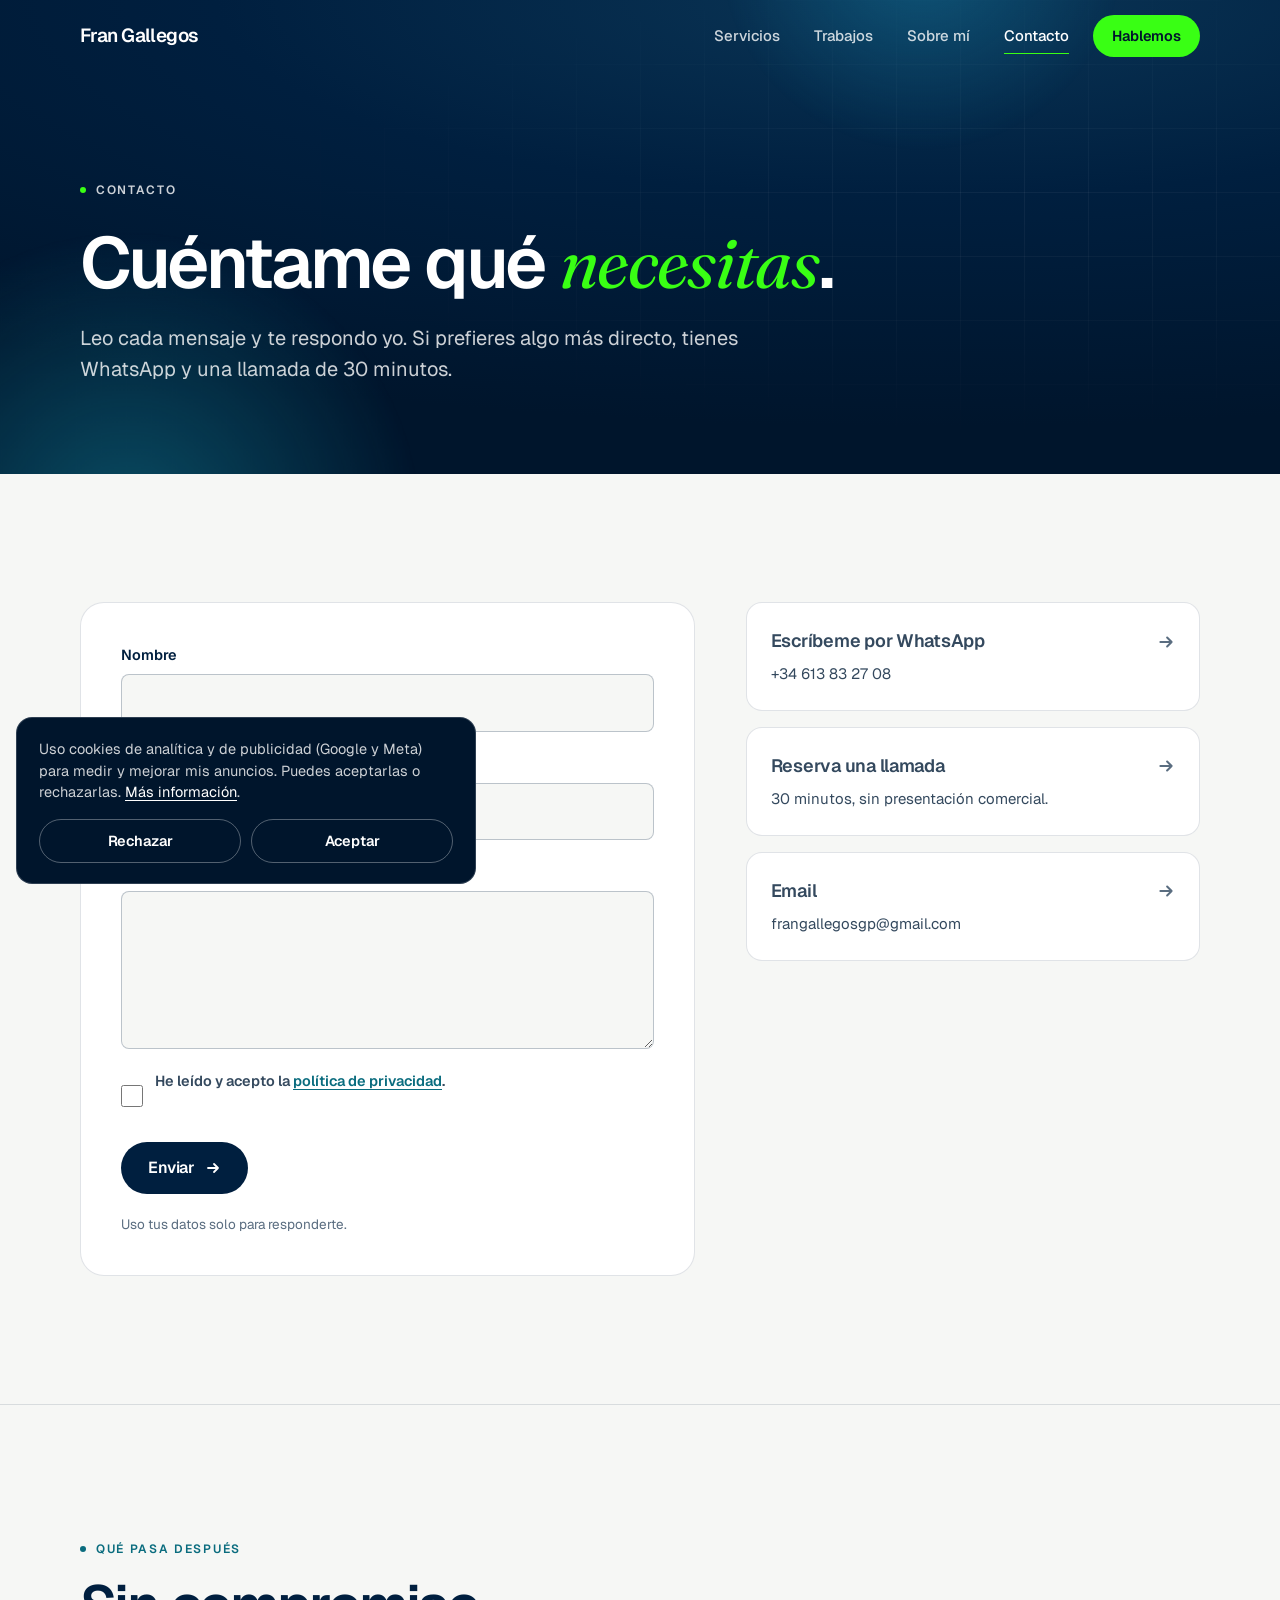
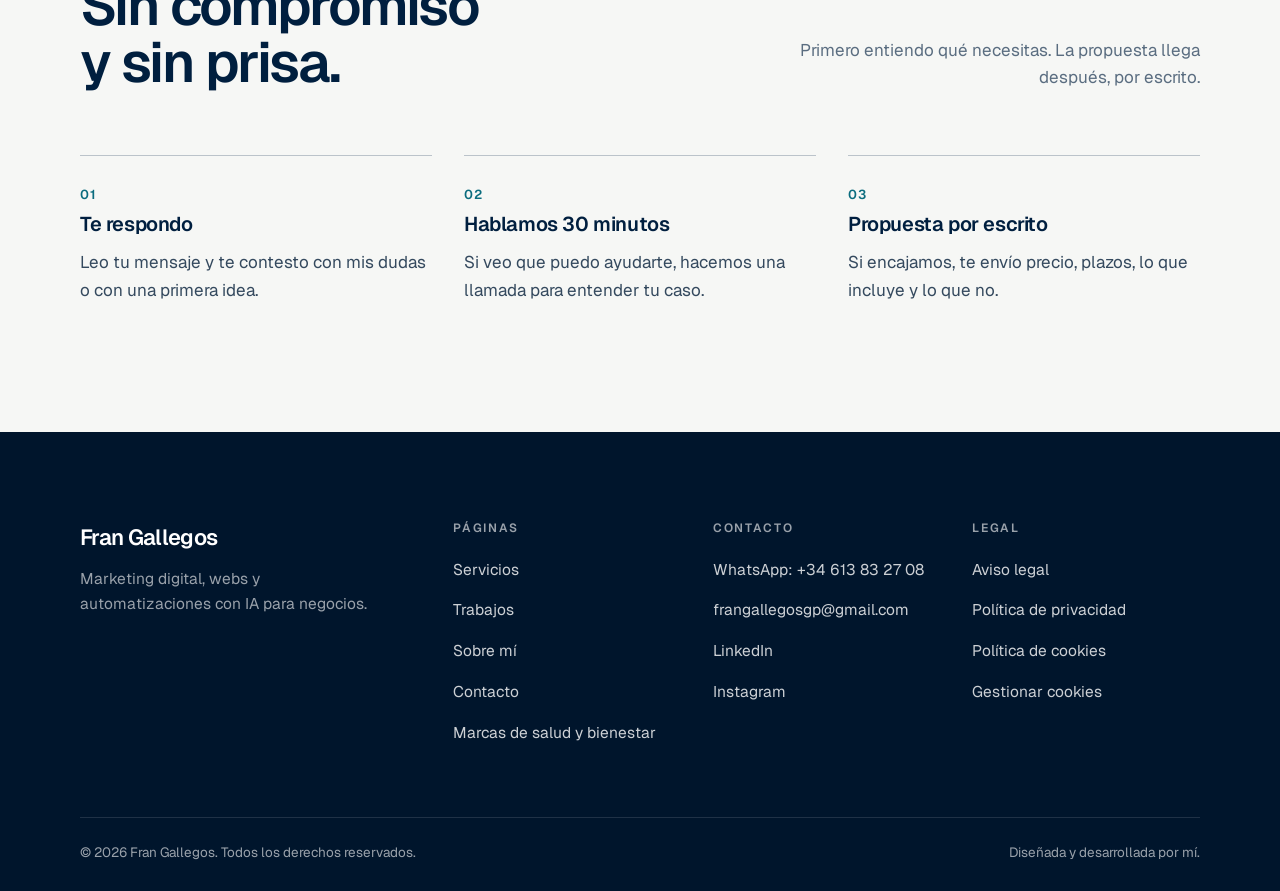
==== contacto/index.html @ 5a58ef87 "feat: web de 5 paginas (Inicio, Quien soy, Servicios, Trabajos, Contacto) Estilos y script compartid" ====
<!doctype html>
<html lang="es">
<head>
<meta charset="utf-8" />
<meta name="viewport" content="width=device-width, initial-scale=1, viewport-fit=cover" />
<title>Contacto | Fran Gallegos</title>
<meta name="description" content="Cuéntame qué necesita tu negocio. Leo cada mensaje y te respondo yo, por email o por WhatsApp." />
<link rel="canonical" href="https://frangallegosr.com/contacto/" />
<meta property="og:title" content="Contacto | Fran Gallegos" />
<meta property="og:description" content="Cuéntame qué necesita tu negocio. Leo cada mensaje y te respondo yo." />
<meta property="og:url" content="https://frangallegosr.com/contacto/" />
<meta name="twitter:title" content="Contacto | Fran Gallegos" />
<meta name="twitter:description" content="Cuéntame qué necesita tu negocio. Leo cada mensaje y te respondo yo." />
<!-- HEAD:INICIO -->
<meta name="author" content="Fran Gallegos Romero" />
<meta name="robots" content="index, follow, max-snippet:-1, max-image-preview:large, max-video-preview:-1" />
<meta property="og:type" content="website" />
<meta property="og:locale" content="es_ES" />
<meta property="og:site_name" content="Fran Gallegos" />
<meta property="og:image" content="https://frangallegosr.com/fran-gallegos-og.jpg" />
<meta property="og:image:width" content="1000" />
<meta property="og:image:height" content="1000" />
<meta property="og:image:alt" content="Fran Gallegos" />
<meta name="twitter:card" content="summary" />
<meta name="twitter:image" content="https://frangallegosr.com/fran-gallegos-og.jpg" />
<link rel="icon" href="/favicon.ico" sizes="any" />
<link rel="icon" type="image/png" sizes="32x32" href="/assets/favicon-32.png" />
<link rel="icon" type="image/png" sizes="16x16" href="/assets/favicon-16.png" />
<link rel="apple-touch-icon" href="/assets/apple-touch-icon.png" />
<meta name="theme-color" content="#00152C" />
<link rel="preconnect" href="https://fonts.googleapis.com" />
<link rel="preconnect" href="https://fonts.gstatic.com" crossorigin />
<link href="https://fonts.googleapis.com/css2?family=Fraunces:ital,wght@1,400&family=Geist:wght@400;500;600&display=swap" rel="stylesheet" />
<link rel="stylesheet" href="/site.css" />
<script>document.documentElement.className += " js";</script>
<!-- HEAD:FIN -->

<script type="application/ld+json">
{
  "@context": "https://schema.org",
  "@graph": [
    {
      "@type": "ContactPage",
      "@id": "https://frangallegosr.com/contacto/#pagina",
      "url": "https://frangallegosr.com/contacto/",
      "name": "Contacto | Fran Gallegos",
      "inLanguage": "es",
      "isPartOf": { "@id": "https://frangallegosr.com/#web" },
      "mainEntity": { "@id": "https://frangallegosr.com/#negocio" }
    },
    {
      "@type": "BreadcrumbList",
      "itemListElement": [
        { "@type": "ListItem", "position": 1, "name": "Inicio", "item": "https://frangallegosr.com/" },
        { "@type": "ListItem", "position": 2, "name": "Contacto", "item": "https://frangallegosr.com/contacto/" }
      ]
    }
  ]
}
</script>
</head>
<body>
<a class="skip-link" href="#main">Saltar al contenido</a>

<!-- NAV:INICIO -->
<header class="site-header">
  <div class="container nav">
    <a class="nav-logo" href="/" aria-label="Fran Gallegos, inicio">Fran Gallegos</a>
    <nav class="nav-links" id="navLinks" aria-label="Principal">
      <a href="/servicios/">Servicios</a>
      <a href="/trabajos/">Trabajos</a>
      <a href="/sobre-mi/">Sobre mí</a>
      <a href="/contacto/">Contacto</a>
    </nav>
    <a class="btn btn--neon btn--sm" href="/contacto/" data-cta="menu">Hablemos</a>
    <button type="button" class="nav-toggle" aria-label="Abrir menú" aria-expanded="false" aria-controls="navLinks"><span></span></button>
  </div>
</header>
<!-- NAV:FIN -->

<main id="main">

  <section class="page-hero on-navy">
    <div class="hero-bg" aria-hidden="true">
      <span class="aurora aurora--teal"></span>
      <span class="aurora aurora--sky"></span>
      <div class="hero-grid"></div>
    </div>
    <div class="container">
      <p class="eyebrow">Contacto</p>
      <h1>Cuéntame qué <em class="accent">necesitas</em>.</h1>
      <p class="lead">Leo cada mensaje y te respondo yo. Si prefieres algo más directo, tienes WhatsApp y una llamada de 30 minutos.</p>
    </div>
  </section>

  <section class="section">
    <div class="container">
      <!-- CONTACTO:INICIO -->
      <div class="contact-grid">
        <div class="form-card reveal">
          <form class="form" data-contact-form novalidate>
            <div class="field">
              <label for="f-nombre">Nombre</label>
              <input id="f-nombre" name="first_name" type="text" autocomplete="given-name" maxlength="80" required aria-describedby="e-nombre" />
              <p class="field-error" id="e-nombre" hidden>Escribe tu nombre.</p>
            </div>
            <div class="field">
              <label for="f-email">Email</label>
              <input id="f-email" name="email" type="email" inputmode="email" autocomplete="email" maxlength="120" required aria-describedby="e-email" />
              <p class="field-error" id="e-email" hidden>Escribe un email válido, por ejemplo nombre@empresa.com.</p>
            </div>
            <div class="field">
              <label for="f-mensaje">¿Qué necesitas?</label>
              <textarea id="f-mensaje" name="mensaje" rows="5" maxlength="1500" required aria-describedby="e-mensaje"></textarea>
              <p class="field-error" id="e-mensaje" hidden>Cuéntame en una línea qué necesitas.</p>
            </div>
            <div class="hp" aria-hidden="true">
              <label for="f-web">No rellenes este campo</label>
              <input id="f-web" name="web" type="text" tabindex="-1" autocomplete="off" />
            </div>
            <div class="field">
              <label class="check">
                <input name="privacidad" type="checkbox" required aria-describedby="e-privacidad" />
                <span>He leído y acepto la <a href="/politica-privacidad.html">política de privacidad</a>.</span>
              </label>
              <p class="field-error" id="e-privacidad" hidden>Marca la casilla para poder enviarlo.</p>
            </div>
            <button class="btn btn--navy" type="submit">Enviar
              <svg class="arrow" viewBox="0 0 16 16" fill="none" stroke="currentColor" stroke-width="1.8" stroke-linecap="round" stroke-linejoin="round" aria-hidden="true"><path d="M3 8h10M9 4l4 4-4 4"/></svg>
            </button>
            <p class="form-status" role="alert"></p>
            <p class="form-note">Uso tus datos solo para responderte.</p>
          </form>
        </div>

        <div class="contact-aside">
          <a class="aside-card reveal" href="https://wa.me/34613832708?text=Hola%20Fran%2C%20vengo%20de%20tu%20web.%20Quiero%20contarte%20lo%20que%20necesita%20mi%20negocio." target="_blank" rel="noopener noreferrer" data-cta="contacto_whatsapp">
            <span class="aside-top"><strong>Escríbeme por WhatsApp</strong><svg class="arrow" viewBox="0 0 16 16" fill="none" stroke="currentColor" stroke-width="1.8" stroke-linecap="round" stroke-linejoin="round" aria-hidden="true"><path d="M3 8h10M9 4l4 4-4 4"/></svg></span>
            <span>+34 613 83 27 08</span>
          </a>
          <a class="aside-card reveal" href="/empieza-aqui/?ir=agenda#agenda" data-cta="contacto_llamada">
            <span class="aside-top"><strong>Reserva una llamada</strong><svg class="arrow" viewBox="0 0 16 16" fill="none" stroke="currentColor" stroke-width="1.8" stroke-linecap="round" stroke-linejoin="round" aria-hidden="true"><path d="M3 8h10M9 4l4 4-4 4"/></svg></span>
            <span>30 minutos, sin presentación comercial.</span>
          </a>
          <a class="aside-card reveal" href="mailto:frangallegosgp@gmail.com" data-cta="contacto_email">
            <span class="aside-top"><strong>Email</strong><svg class="arrow" viewBox="0 0 16 16" fill="none" stroke="currentColor" stroke-width="1.8" stroke-linecap="round" stroke-linejoin="round" aria-hidden="true"><path d="M3 8h10M9 4l4 4-4 4"/></svg></span>
            <span>frangallegosgp@gmail.com</span>
          </a>
        </div>
      </div>
      <!-- CONTACTO:FIN -->
    </div>
  </section>

  <section class="section section--line">
    <div class="container">
      <div class="sec-head reveal">
        <div>
          <p class="eyebrow">Qué pasa después</p>
          <h2 class="h2">Sin compromiso y sin prisa.</h2>
        </div>
        <p class="sec-note">Primero entiendo qué necesitas. La propuesta llega después, por escrito.</p>
      </div>
      <ol class="steps steps--3">
        <li class="reveal">
          <h3>Te respondo</h3>
          <p>Leo tu mensaje y te contesto con mis dudas o con una primera idea.</p>
        </li>
        <li class="reveal">
          <h3>Hablamos 30 minutos</h3>
          <p>Si veo que puedo ayudarte, hacemos una llamada para entender tu caso.</p>
        </li>
        <li class="reveal">
          <h3>Propuesta por escrito</h3>
          <p>Si encajamos, te envío precio, plazos, lo que incluye y lo que no.</p>
        </li>
      </ol>
    </div>
  </section>

</main>

<!-- PIE:INICIO -->
<footer class="site-footer">
  <div class="container">
    <div class="foot-grid">
      <div class="foot-brand">
        <a class="foot-logo" href="/">Fran Gallegos</a>
        <p>Marketing digital, webs y automatizaciones con IA para negocios.</p>
      </div>
      <nav class="foot-col" aria-label="Páginas">
        <h2>Páginas</h2>
        <ul>
          <li><a href="/servicios/">Servicios</a></li>
          <li><a href="/trabajos/">Trabajos</a></li>
          <li><a href="/sobre-mi/">Sobre mí</a></li>
          <li><a href="/contacto/">Contacto</a></li>
          <li><a href="/empieza-aqui/">Marcas de salud y bienestar</a></li>
        </ul>
      </nav>
      <div class="foot-col">
        <h2>Contacto</h2>
        <ul>
          <li><a href="https://wa.me/34613832708?text=Hola%20Fran%2C%20vengo%20de%20tu%20web.%20Quiero%20contarte%20lo%20que%20necesita%20mi%20negocio." target="_blank" rel="noopener noreferrer" data-cta="pie_whatsapp">WhatsApp: +34 613 83 27 08</a></li>
          <li><a href="mailto:frangallegosgp@gmail.com" data-cta="pie">frangallegosgp@gmail.com</a></li>
          <li><a href="https://www.linkedin.com/in/frangallegosromero/" target="_blank" rel="noopener noreferrer" data-red="linkedin">LinkedIn</a></li>
          <li><a href="https://www.instagram.com/frangallegosr/" target="_blank" rel="noopener noreferrer" data-red="instagram">Instagram</a></li>
        </ul>
      </div>
      <nav class="foot-col" aria-label="Legal">
        <h2>Legal</h2>
        <ul>
          <li><a href="/aviso-legal.html">Aviso legal</a></li>
          <li><a href="/politica-privacidad.html">Política de privacidad</a></li>
          <li><a href="/politica-cookies.html">Política de cookies</a></li>
          <li><button type="button" data-cookie-reopen>Gestionar cookies</button></li>
        </ul>
      </nav>
    </div>
    <div class="foot-bottom">
      <span>© 2026 Fran Gallegos. Todos los derechos reservados.</span>
      <span>Diseñada y desarrollada por mí.</span>
    </div>
  </div>
</footer>
<!-- PIE:FIN -->

<script src="/site.js" defer></script>
</body>
</html>
---- site.css ----
/* ==========================================================================
   Web de Fran Gallegos — estilos compartidos (tema claro)
   Contrato: brand/brand.json (apartado "web") y brand/COMPONENT_RULES.md.
   La landing (/empieza-aqui/) NO usa este archivo: lleva sus estilos dentro.
   ========================================================================== */

:root {
  /* Marca */
  --navy: #001F3F;
  --navy-deep: #00152C;
  --navy-soft: #052B4D;
  --neon: #39FF14;
  --neon-deep: #2DCC10;
  --teal: #17A2B8;

  /* Tema claro */
  --paper: #F6F7F5;
  --card: #FFFFFF;
  --ink: #001F3F;
  --ink-2: #34495E;
  --ink-3: #5A6D80;
  --teal-deep: #0A6C7E;
  --danger-deep: #B3261E;
  --line: rgba(0, 31, 63, 0.12);
  --line-strong: rgba(0, 31, 63, 0.24);

  /* Sobre navy */
  --on-navy: #FFFFFF;
  --on-navy-2: rgba(255, 255, 255, 0.80);
  --on-navy-3: rgba(255, 255, 255, 0.60);
  --line-navy: rgba(255, 255, 255, 0.12);

  /* Tipografía */
  --font: 'Geist', 'Inter', -apple-system, BlinkMacSystemFont, 'Segoe UI', sans-serif;
  --font-accent: 'Fraunces', Georgia, serif;

  /* Forma: 3 radios + píldora */
  --r-sm: 8px;
  --r-md: 16px;
  --r-lg: 24px;
  --r-pill: 999px;

  /* Movimiento: 4 duraciones, 1 curva */
  --t-micro: 120ms;
  --t-fast: 200ms;
  --t-base: 400ms;
  --t-slow: 600ms;
  --ease: cubic-bezier(0.25, 0.46, 0.45, 0.94);

  --header-h: 72px;
  --gutter: clamp(20px, 5vw, 40px);
  --section: clamp(72px, 10vw, 128px);
}

/* ---------- Base ---------- */
*, *::before, *::after { box-sizing: border-box; }
* { margin: 0; }
[hidden] { display: none !important; }

html {
  scroll-behavior: smooth;
  -webkit-text-size-adjust: 100%;
  overflow-x: clip;
}

body {
  background: var(--paper);
  color: var(--ink);
  font-family: var(--font);
  font-size: 17px;
  line-height: 1.6;
  -webkit-font-smoothing: antialiased;
  text-rendering: optimizeLegibility;
  overflow-x: clip;
}

h1, h2, h3, h4 {
  font-weight: 600;
  letter-spacing: -0.025em;
  line-height: 1.08;
  text-wrap: balance;
}

p { text-wrap: pretty; }
a { color: inherit; text-decoration: none; }
img, svg { display: block; max-width: 100%; }
img { height: auto; }
ul, ol { padding: 0; list-style: none; }
button { font: inherit; color: inherit; background: none; border: 0; cursor: pointer; }
input, textarea { font: inherit; color: inherit; }
[id] { scroll-margin-top: calc(var(--header-h) + 24px); }

:focus-visible {
  outline: 2px solid var(--teal-deep);
  outline-offset: 3px;
  border-radius: 4px;
}
.on-navy :focus-visible,
.site-header :focus-visible,
.site-footer :focus-visible,
.cookie :focus-visible { outline-color: var(--neon); }

::selection { background: var(--neon); color: var(--navy-deep); }

.sr-only {
  position: absolute;
  width: 1px; height: 1px;
  overflow: hidden;
  clip-path: inset(50%);
  white-space: nowrap;
}

.skip-link {
  position: absolute;
  left: 16px; top: 12px;
  z-index: 100;
  padding: 10px 16px;
  background: var(--neon);
  color: var(--navy-deep);
  font-weight: 600;
  border-radius: var(--r-sm);
  transform: translateY(-200%);
}
.skip-link:focus { transform: none; }

.container {
  width: 100%;
  max-width: 1200px;
  margin-inline: auto;
  padding-inline: var(--gutter);
}

.section { padding-block: var(--section); }
.section--tight { padding-block: clamp(56px, 7vw, 88px); }
.section--line { border-top: 1px solid var(--line); }

/* ---------- Piezas de texto ---------- */
.eyebrow {
  display: inline-flex;
  align-items: center;
  gap: 10px;
  font-size: 12px;
  font-weight: 600;
  letter-spacing: 0.14em;
  text-transform: uppercase;
  color: var(--teal-deep);
}
.eyebrow::before {
  content: '';
  width: 6px; height: 6px;
  border-radius: 50%;
  background: currentColor;
  flex: none;
}
.on-navy .eyebrow { color: var(--on-navy-2); }
.on-navy .eyebrow::before { background: var(--neon); }

.accent {
  font-family: var(--font-accent);
  font-style: italic;
  font-weight: 400;
  letter-spacing: -0.015em;
}
.on-navy .accent { color: var(--neon); }

.h2 {
  font-size: clamp(2rem, 3.4vw + 1rem, 3.5rem);
  letter-spacing: -0.035em;
  line-height: 1.02;
}
.h3 { font-size: clamp(1.25rem, 0.6vw + 1.1rem, 1.5rem); line-height: 1.2; }

.lead {
  font-size: clamp(1.0625rem, 0.4vw + 1rem, 1.25rem);
  line-height: 1.55;
  color: var(--ink-2);
}
.on-navy .lead { color: var(--on-navy-2); }

.sec-head {
  display: grid;
  grid-template-columns: minmax(0, 1fr);
  gap: 20px;
  margin-bottom: clamp(36px, 5vw, 64px);
}
.sec-head .eyebrow { margin-bottom: 18px; }
.sec-head .sec-note { color: var(--ink-3); max-width: 38ch; font-size: 17px; }
.on-navy .sec-head .sec-note { color: var(--on-navy-3); }
@media (min-width: 880px) {
  .sec-head {
    grid-template-columns: minmax(0, 1fr) auto;
    align-items: end;
    gap: 48px;
  }
  .sec-head .sec-note { text-align: right; justify-self: end; }
}

/* ---------- Enlaces y botones ---------- */
.arrow {
  width: 16px; height: 16px;
  flex: none;
  transition: transform var(--t-fast) var(--ease);
}

.link-arrow {
  display: inline-flex;
  align-items: center;
  gap: 8px;
  font-weight: 600;
  font-size: 15px;
  color: var(--ink);
  padding-block: 6px;
  background-image: linear-gradient(currentColor, currentColor);
  background-size: 100% 1px;
  background-position: 0 100%;
  background-repeat: no-repeat;
}
.link-arrow:hover .arrow { transform: translateX(4px); }
.on-navy .link-arrow { color: var(--on-navy); }

.btn {
  display: inline-flex;
  align-items: center;
  justify-content: center;
  gap: 10px;
  min-height: 52px;
  padding: 0 26px;
  border-radius: var(--r-pill);
  font-size: 16px;
  font-weight: 600;
  letter-spacing: -0.01em;
  white-space: nowrap;
  border: 1px solid transparent;
  transition: background-color var(--t-fast) var(--ease), border-color var(--t-fast) var(--ease), color var(--t-fast) var(--ease), transform var(--t-micro) var(--ease);
}
.btn:active { transform: scale(0.98); }
.btn:hover .arrow { transform: translateX(4px); }
.btn--sm { min-height: 42px; padding: 0 18px; font-size: 14.5px; }

/* Verde neón: solo sobre navy, una acción por pantalla */
.btn--neon { background: var(--neon); color: var(--navy-deep); }
.btn--neon:hover { background: var(--neon-deep); }

.btn--navy { background: var(--navy); color: #fff; }
.btn--navy:hover { background: var(--navy-soft); }

.btn--outline { border-color: var(--line-strong); color: var(--ink); background: transparent; }
.btn--outline:hover { border-color: var(--ink); background: var(--card); }

.on-navy .btn--outline { border-color: rgba(255, 255, 255, 0.28); color: #fff; }
.on-navy .btn--outline:hover { border-color: #fff; background: rgba(255, 255, 255, 0.06); }

/* ---------- Cabecera ---------- */
.site-header {
  position: fixed;
  inset: 0 0 auto 0;
  z-index: 50;
  color: #fff;
  border-bottom: 1px solid transparent;
  transition: background-color var(--t-fast) var(--ease), border-color var(--t-fast) var(--ease);
}
.site-header.is-solid,
.site-header.is-open {
  background: var(--navy-deep);
  border-bottom-color: var(--line-navy);
}

.nav {
  display: flex;
  align-items: center;
  gap: 24px;
  height: var(--header-h);
}
.nav-logo {
  font-size: 19px;
  font-weight: 600;
  letter-spacing: -0.03em;
  margin-right: auto;
  padding-block: 8px;
}
.nav-logo span { color: var(--neon); }

.nav-links { display: flex; align-items: center; gap: 34px; }
.nav-links a {
  position: relative;
  font-size: 15px;
  font-weight: 500;
  color: var(--on-navy-2);
  padding-block: 10px;
  transition: color var(--t-fast) var(--ease);
}
.nav-links a::after {
  content: '';
  position: absolute;
  left: 0; right: 0; bottom: 4px;
  height: 1px;
  background: var(--neon);
  transform: scaleX(0);
  transform-origin: left;
  transition: transform var(--t-fast) var(--ease);
}
.nav-links a:hover,
.nav-links a[aria-current='page'] { color: #fff; }
.nav-links a:hover::after,
.nav-links a[aria-current='page']::after { transform: scaleX(1); }

.nav-toggle {
  display: none;
  width: 44px; height: 44px;
  border-radius: var(--r-sm);
  position: relative;
}
.nav-toggle span,
.nav-toggle span::before {
  content: '';
  position: absolute;
  left: 11px;
  width: 22px; height: 2px;
  background: #fff;
  border-radius: 2px;
  transition: transform var(--t-fast) var(--ease);
}
.nav-toggle span { top: 17px; }
.nav-toggle span::before { left: 0; top: 8px; }
.site-header.is-open .nav-toggle span { transform: translateY(4px) rotate(45deg); }
.site-header.is-open .nav-toggle span::before { transform: translateY(-8px) rotate(-90deg); }

@media (max-width: 879px) {
  .nav { gap: 10px; }
  .nav-toggle { display: block; }
  .nav-links {
    position: absolute;
    left: 0; right: 0; top: var(--header-h);
    flex-direction: column;
    align-items: stretch;
    gap: 0;
    padding: 8px var(--gutter) 28px;
    background: var(--navy-deep);
    border-bottom: 1px solid var(--line-navy);
    visibility: hidden;
    opacity: 0;
    transform: translateY(-8px);
    transition: opacity var(--t-fast) var(--ease), transform var(--t-fast) var(--ease), visibility 0s linear var(--t-fast);
  }
  .site-header.is-open .nav-links {
    visibility: visible;
    opacity: 1;
    transform: none;
    transition-delay: 0s;
  }
  .nav-links a {
    font-size: 22px;
    font-weight: 600;
    letter-spacing: -0.02em;
    color: #fff;
    padding-block: 16px;
    border-bottom: 1px solid var(--line-navy);
  }
  .nav-links a::after { display: none; }
  .nav-links a[aria-current='page'] { color: var(--neon); }
}

/* ---------- Portada (Inicio) ---------- */
.on-navy { background: var(--navy-deep); color: var(--on-navy); }

.hero {
  position: relative;
  isolation: isolate;
  overflow: hidden;
  padding: calc(var(--header-h) + clamp(40px, 6vw, 84px)) 0 clamp(64px, 7vw, 104px);
}
.hero-bg, .band-bg {
  position: absolute;
  inset: 0;
  z-index: -1;
  overflow: hidden;
  background: radial-gradient(120% 90% at 72% 0%, #0A3556 0%, var(--navy) 46%, var(--navy-deep) 100%);
}
.aurora {
  position: absolute;
  border-radius: 50%;
  will-change: transform;
}
.aurora--teal {
  width: 64vmax; height: 64vmax;
  left: -22vmax; bottom: -36vmax;
  background: radial-gradient(closest-side, rgba(23, 162, 184, 0.40), rgba(23, 162, 184, 0) 72%);
}
.aurora--neon {
  width: 46vmax; height: 46vmax;
  right: -14vmax; bottom: -26vmax;
  background: radial-gradient(closest-side, rgba(57, 255, 20, 0.17), rgba(57, 255, 20, 0) 72%);
}
.aurora--sky {
  width: 44vmax; height: 44vmax;
  right: 6vmax; top: -26vmax;
  background: radial-gradient(closest-side, rgba(26, 160, 200, 0.30), rgba(26, 160, 200, 0) 72%);
}
.hero-grid {
  position: absolute;
  inset: 0;
  background-image:
    linear-gradient(rgba(255, 255, 255, 0.05) 1px, transparent 1px),
    linear-gradient(90deg, rgba(255, 255, 255, 0.05) 1px, transparent 1px);
  background-size: 64px 64px;
  -webkit-mask-image: radial-gradient(80% 70% at 78% 42%, #000 0%, transparent 72%);
  mask-image: radial-gradient(80% 70% at 78% 42%, #000 0%, transparent 72%);
}

.hero-inner {
  display: grid;
  grid-template-columns: minmax(0, 1fr);
  gap: clamp(48px, 6vw, 80px);
  align-items: center;
}
@media (min-width: 1000px) {
  .hero-inner { grid-template-columns: minmax(0, 1fr) minmax(0, 440px); }
}

.hero h1 {
  font-size: clamp(2.5rem, 3.4vw + 1rem, 3.875rem);
  letter-spacing: -0.04em;
  line-height: 1.02;
  margin: 26px 0 28px;
}
.hero h1 .line { display: block; }
.hero h1 .line + .line { margin-top: 0.12em; }
.hero-sub {
  font-size: clamp(1.0625rem, 0.5vw + 1rem, 1.25rem);
  line-height: 1.55;
  color: var(--on-navy-2);
  max-width: 54ch;
}
.hero-actions {
  display: flex;
  flex-wrap: wrap;
  align-items: center;
  gap: 16px 28px;
  margin-top: 36px;
}
.hero-notes {
  display: flex;
  flex-wrap: wrap;
  gap: 10px 28px;
  margin-top: clamp(36px, 5vw, 56px);
  padding-top: 22px;
  border-top: 1px solid var(--line-navy);
  font-size: 14px;
  color: var(--on-navy-3);
}
.hero-notes li { display: inline-flex; align-items: center; gap: 9px; }
.hero-notes li::before {
  content: '';
  width: 5px; height: 5px;
  border-radius: 50%;
  background: var(--teal);
}

/* ---------- Flujo animado de la portada ---------- */
.flow {
  --pitch: 104px;      /* alto de tarjeta + separación */
  --card-h: 88px;
  --cycle: 12s;
  position: relative;
  width: 100%;
  max-width: 460px;
  justify-self: end;
  padding: 22px 22px 20px;
  border: 1px solid var(--line-navy);
  border-radius: var(--r-lg);
  background: rgba(0, 21, 44, 0.55);
}
.flow-head, .flow-foot {
  display: flex;
  align-items: center;
  justify-content: space-between;
  gap: 12px;
  font-size: 12px;
  letter-spacing: 0.1em;
  text-transform: uppercase;
  font-weight: 600;
  color: var(--on-navy-3);
}
.flow-head { padding-bottom: 18px; margin-bottom: 20px; border-bottom: 1px solid var(--line-navy); }
.flow-foot { padding-top: 16px; margin-top: 20px; border-top: 1px solid var(--line-navy); letter-spacing: 0.04em; text-transform: none; font-weight: 500; font-size: 13px; }
.flow-live { display: inline-flex; align-items: center; gap: 8px; color: var(--on-navy-2); }
.flow-live i { width: 7px; height: 7px; border-radius: 50%; background: var(--neon); }

.flow-steps { position: relative; display: grid; gap: calc(var(--pitch) - var(--card-h)); }
.flow-steps::before {
  content: '';
  position: absolute;
  left: 13px;
  top: calc(var(--card-h) / 2);
  bottom: calc(var(--card-h) / 2);
  width: 2px;
  background: repeating-linear-gradient(to bottom, rgba(255, 255, 255, 0.22) 0 4px, transparent 4px 10px);
}
.flow-pulse {
  position: absolute;
  left: 7px;
  top: calc(var(--card-h) / 2 - 7px);
  width: 14px; height: 14px;
  border-radius: 50%;
  background: var(--neon);
  box-shadow: 0 0 0 5px rgba(57, 255, 20, 0.16);
  opacity: 0;
  z-index: 2;
}
.flow-step {
  display: grid;
  grid-template-columns: 28px minmax(0, 1fr);
  gap: 14px;
  align-items: center;
  height: var(--card-h);
}
.flow-node {
  justify-self: center;
  width: 12px; height: 12px;
  border-radius: 50%;
  background: var(--navy-deep);
  border: 2px solid rgba(255, 255, 255, 0.45);
  position: relative;
  z-index: 1;
}
.flow-card {
  display: grid;
  grid-template-columns: 48px minmax(0, 1fr) auto;
  gap: 14px;
  align-items: center;
  height: 100%;
  padding: 0 16px;
  border: 1px solid var(--line-navy);
  border-radius: var(--r-md);
  background: rgba(255, 255, 255, 0.04);
}
.flow-ico {
  width: 48px; height: 48px;
  border-radius: var(--r-sm);
  display: grid;
  place-items: center;
  background: rgba(23, 162, 184, 0.16);
  color: #7FE3F2;
}
.flow-ico svg { width: 22px; height: 22px; }
.flow-step--4 .flow-ico { background: rgba(57, 255, 20, 0.12); color: var(--neon); }
.flow-kicker {
  display: block;
  font-size: 11px;
  font-weight: 600;
  letter-spacing: 0.12em;
  text-transform: uppercase;
  color: var(--on-navy-3);
}
.flow-title { display: block; font-size: 16px; font-weight: 600; letter-spacing: -0.015em; line-height: 1.25; color: #fff; white-space: nowrap; overflow: hidden; text-overflow: ellipsis; }
.flow-sub { display: block; font-size: 13px; color: var(--on-navy-3); line-height: 1.3; white-space: nowrap; overflow: hidden; text-overflow: ellipsis; }
.flow-chip {
  display: inline-flex;
  align-items: center;
  gap: 6px;
  padding: 5px 10px;
  border-radius: var(--r-pill);
  border: 1px solid var(--line-navy);
  font-size: 12px;
  font-weight: 600;
  color: var(--on-navy-2);
  white-space: nowrap;
}
.flow-chip i { width: 6px; height: 6px; border-radius: 50%; background: var(--neon); }
.flow-chip--ok { border-color: rgba(57, 255, 20, 0.45); color: var(--neon); }
.flow-chip--ok svg { width: 13px; height: 13px; }

.flow-typing { position: relative; display: block; height: 17px; }
.flow-typing .dots { position: absolute; left: 0; top: 4px; display: inline-flex; gap: 4px; opacity: 0; }
.flow-typing .dots i { width: 6px; height: 6px; border-radius: 50%; background: var(--on-navy-3); }
.flow-typing .msg { display: block; }

@media (max-width: 999px) {
  .flow { justify-self: start; max-width: 520px; }
}
@media (max-width: 520px) {
  .flow { --pitch: 92px; --card-h: 78px; padding: 18px 16px 16px; }
  .flow-card { grid-template-columns: 40px minmax(0, 1fr); gap: 12px; padding: 0 12px; }
  .flow-ico { width: 40px; height: 40px; }
  .flow-chip { display: none; }
  .flow-title { font-size: 15px; }
}

/* Animación: solo si el visitante no ha pedido menos movimiento.
   Sin animación, el flujo queda completo y quieto (estado final). */
@media (prefers-reduced-motion: no-preference) {
  .aurora--teal { animation: drift-a 24s ease-in-out infinite alternate; }
  .aurora--neon { animation: drift-b 28s ease-in-out infinite alternate; }
  .aurora--sky  { animation: drift-c 32s ease-in-out infinite alternate; }

  .flow-pulse { animation: flow-pulse var(--cycle) var(--ease) infinite; }
  .flow-step--1 { animation: flow-on-1 var(--cycle) linear infinite; }
  .flow-step--2 { animation: flow-on-2 var(--cycle) linear infinite; }
  .flow-step--3 { animation: flow-on-3 var(--cycle) linear infinite; }
  .flow-step--4 { animation: flow-on-4 var(--cycle) linear infinite; }
  .flow-live i, .flow-chip--live i { animation: blink 1.8s ease-in-out infinite; }
  .flow-typing .dots { animation: flow-typing var(--cycle) linear infinite; }
  .flow-typing .dots i { animation: bounce 0.9s ease-in-out infinite; }
  .flow-typing .dots i:nth-child(2) { animation-delay: 0.15s; }
  .flow-typing .dots i:nth-child(3) { animation-delay: 0.3s; }
  .flow-typing .msg { animation: flow-msg var(--cycle) linear infinite; }
  .flow-chip--pop { animation: flow-pop-2 var(--cycle) linear infinite; }
  .flow-chip--ok { animation: flow-pop-4 var(--cycle) linear infinite; }

  .is-paused .aurora,
  .is-paused .flow-pulse,
  .is-paused [class*='flow-'] { animation-play-state: paused; }

  .hero-copy > * { animation: rise var(--t-slow) var(--ease) both; }
  .hero-copy > h1 { animation-name: rise-solid; }
  .hero-copy > :nth-child(2) { animation-delay: 60ms; }
  .hero-copy > :nth-child(3) { animation-delay: 150ms; }
  .hero-copy > :nth-child(4) { animation-delay: 240ms; }
  .hero-copy > :nth-child(5) { animation-delay: 330ms; }
  .hero .flow { animation: rise var(--t-slow) var(--ease) 280ms both; }
}

@keyframes rise { from { opacity: 0; transform: translateY(18px); } to { opacity: 1; transform: none; } }
/* El titular no se desvanece: es lo primero que se pinta (LCP). */
@keyframes rise-solid { from { transform: translateY(14px); } to { transform: none; } }
@keyframes blink { 0%, 100% { opacity: 1; } 50% { opacity: 0.3; } }
@keyframes bounce { 0%, 100% { transform: translateY(0); } 50% { transform: translateY(-3px); } }
@keyframes drift-a { from { transform: translate3d(0, 0, 0) scale(1); } to { transform: translate3d(9vmax, -7vmax, 0) scale(1.12); } }
@keyframes drift-b { from { transform: translate3d(0, 0, 0) scale(1); } to { transform: translate3d(-8vmax, -9vmax, 0) scale(1.18); } }
@keyframes drift-c { from { transform: translate3d(0, 0, 0) scale(1); } to { transform: translate3d(-7vmax, 6vmax, 0) scale(0.9); } }

@keyframes flow-pulse {
  0%   { opacity: 0; transform: translateY(0) scale(0.6); }
  4%   { opacity: 1; transform: translateY(0) scale(1); }
  20%  { opacity: 1; transform: translateY(0) scale(1); }
  28%  { opacity: 1; transform: translateY(var(--pitch)) scale(1); }
  44%  { opacity: 1; transform: translateY(var(--pitch)) scale(1); }
  52%  { opacity: 1; transform: translateY(calc(var(--pitch) * 2)) scale(1); }
  68%  { opacity: 1; transform: translateY(calc(var(--pitch) * 2)) scale(1); }
  76%  { opacity: 1; transform: translateY(calc(var(--pitch) * 3)) scale(1); }
  92%  { opacity: 1; transform: translateY(calc(var(--pitch) * 3)) scale(1); }
  97%, 100% { opacity: 0; transform: translateY(calc(var(--pitch) * 3)) scale(0.6); }
}
@keyframes flow-on-1 { 0%, 2% { opacity: 0.42; } 6%, 94% { opacity: 1; } 100% { opacity: 0.42; } }
@keyframes flow-on-2 { 0%, 26% { opacity: 0.42; } 30%, 94% { opacity: 1; } 100% { opacity: 0.42; } }
@keyframes flow-on-3 { 0%, 50% { opacity: 0.42; } 54%, 94% { opacity: 1; } 100% { opacity: 0.42; } }
@keyframes flow-on-4 { 0%, 74% { opacity: 0.42; } 78%, 94% { opacity: 1; } 100% { opacity: 0.42; } }
@keyframes flow-typing { 0%, 53% { opacity: 0; } 54%, 61% { opacity: 1; } 62%, 100% { opacity: 0; } }
@keyframes flow-msg { 0%, 61% { opacity: 0; } 64%, 94% { opacity: 1; } 100% { opacity: 0; } }
@keyframes flow-pop-2 { 0%, 30% { opacity: 0; transform: scale(0.8); } 33%, 94% { opacity: 1; transform: scale(1); } 100% { opacity: 0; transform: scale(0.8); } }
@keyframes flow-pop-4 { 0%, 79% { opacity: 0; transform: scale(0.8); } 82%, 94% { opacity: 1; transform: scale(1); } 100% { opacity: 0; transform: scale(0.8); } }

/* ---------- Cabecera de páginas interiores ---------- */
.page-hero {
  position: relative;
  isolation: isolate;
  overflow: hidden;
  padding: calc(var(--header-h) + clamp(56px, 8vw, 104px)) 0 clamp(56px, 7vw, 96px);
}
.page-hero h1 {
  font-size: clamp(2.5rem, 4.6vw + 1rem, 4.5rem);
  letter-spacing: -0.04em;
  line-height: 1;
  margin: 24px 0 24px;
  max-width: 16ch;
}
.page-hero .lead { max-width: 56ch; }

/* ---------- Tarjetas de servicio ---------- */
.svc-grid {
  display: grid;
  grid-template-columns: repeat(auto-fit, minmax(min(100%, 300px), 1fr));
  gap: 24px;
}
.svc-card {
  display: flex;
  flex-direction: column;
  background: var(--card);
  border: 1px solid var(--line);
  border-radius: var(--r-md);
  overflow: hidden;
  transition: transform var(--t-base) var(--ease), border-color var(--t-base) var(--ease);
}
.svc-card:hover { transform: translateY(-4px); border-color: var(--line-strong); }
.svc-art {
  aspect-ratio: 16 / 9;
  background: var(--navy);
  position: relative;
  overflow: hidden;
}
.svc-art svg { width: 100%; height: 100%; }
.svc-body { display: flex; flex-direction: column; flex: 1; padding: 28px 28px 26px; }
.svc-kicker { font-size: 12px; font-weight: 600; letter-spacing: 0.14em; text-transform: uppercase; color: var(--teal-deep); }
.svc-card h3 { font-size: 1.625rem; letter-spacing: -0.03em; margin: 12px 0 12px; }
.svc-card p { color: var(--ink-2); font-size: 16px; }
.svc-tags { display: flex; flex-wrap: wrap; gap: 8px; margin: 22px 0 24px; padding-top: 20px; border-top: 1px solid var(--line); }
.tag {
  display: inline-flex;
  align-items: center;
  padding: 5px 12px;
  border-radius: var(--r-pill);
  border: 1px solid var(--line);
  font-size: 13px;
  font-weight: 500;
  color: var(--ink-2);
  background: var(--paper);
}
.svc-card .link-arrow { margin-top: auto; align-self: flex-start; }

/* ---------- Lista "¿Qué necesitas resolver?" ---------- */
.needs-layout { display: grid; gap: clamp(32px, 5vw, 72px); }
@media (min-width: 960px) {
  .needs-layout { grid-template-columns: minmax(0, 0.8fr) minmax(0, 1.2fr); align-items: start; }
  .needs-layout .needs-intro { position: sticky; top: calc(var(--header-h) + 40px); }
}
.needs-intro .h2 { margin: 18px 0 20px; }
.needs-intro p { color: var(--ink-2); max-width: 36ch; }

.needs { border-top: 1px solid var(--line-strong); }
.needs a {
  display: grid;
  grid-template-columns: minmax(0, 1fr) auto;
  gap: 8px 24px;
  align-items: center;
  padding: 24px 4px;
  border-bottom: 1px solid var(--line);
  transition: background-color var(--t-fast) var(--ease);
}
.needs a:hover { background: var(--card); }
.need-q {
  font-size: clamp(1.125rem, 0.8vw + 1rem, 1.5rem);
  font-weight: 500;
  letter-spacing: -0.02em;
  line-height: 1.25;
  transition: transform var(--t-fast) var(--ease);
}
.needs a:hover .need-q { transform: translateX(8px); }
.need-go { display: inline-flex; align-items: center; gap: 14px; font-size: 13.5px; font-weight: 600; color: var(--ink-3); white-space: nowrap; }
.need-go .arrow-box {
  width: 40px; height: 40px;
  display: grid; place-items: center;
  border-radius: 50%;
  border: 1px solid var(--line-strong);
  color: var(--ink);
  transition: background-color var(--t-fast) var(--ease), color var(--t-fast) var(--ease), border-color var(--t-fast) var(--ease);
}
.needs a:hover .arrow-box { background: var(--navy); border-color: var(--navy); color: #fff; }
@media (max-width: 640px) {
  .need-go span { display: none; }
  .needs a { padding-block: 20px; }
}

/* ---------- Trabajos ---------- */
.work-grid {
  display: grid;
  grid-template-columns: repeat(auto-fill, minmax(min(100%, 320px), 1fr));
  gap: 24px;
}
.work-card {
  display: flex;
  flex-direction: column;
  background: var(--card);
  border: 1px solid var(--line);
  border-radius: var(--r-md);
  overflow: hidden;
  transition: transform var(--t-base) var(--ease), border-color var(--t-base) var(--ease);
}
a.work-card:hover { transform: translateY(-4px); border-color: var(--line-strong); }
.work-media {
  position: relative;
  aspect-ratio: 4 / 3;
  overflow: hidden;
  background: var(--paper);
  border-bottom: 1px solid var(--line);
}
.work-media img {
  width: 100%; height: 100%;
  object-fit: cover;
  object-position: top center;
  transition: transform var(--t-slow) var(--ease);
}
a.work-card:hover .work-media img { transform: scale(1.04); }
/* Imagen apaisada que no admite recorte: se ve entera sobre su propio fondo */
.work-media--entera { background: #000; }
.work-media--entera img { object-fit: contain; object-position: center; }
.work-media--logo { display: grid; place-items: center; padding: 15%; background: var(--card); }
.work-media--logo img { width: auto; height: auto; max-height: 100%; object-fit: contain; }
.work-flag {
  position: absolute;
  left: 14px; top: 14px;
  padding: 5px 11px;
  border-radius: var(--r-pill);
  background: var(--navy);
  color: #fff;
  font-size: 12px;
  font-weight: 600;
  letter-spacing: 0.02em;
}
.work-body { display: flex; flex-direction: column; flex: 1; padding: 22px 24px 24px; }
.work-kicker { font-size: 12px; font-weight: 600; letter-spacing: 0.14em; text-transform: uppercase; color: var(--teal-deep); }
.work-card h3 { font-size: 1.375rem; letter-spacing: -0.025em; margin: 10px 0 8px; }
.work-card p { color: var(--ink-2); font-size: 15.5px; margin-bottom: 18px; }
.work-card .link-arrow { margin-top: auto; align-self: flex-start; font-size: 14.5px; }

/* ---------- Banda navy ---------- */
.band { position: relative; isolation: isolate; overflow: hidden; }
.band-grid { display: grid; gap: clamp(36px, 5vw, 72px); align-items: center; }
@media (min-width: 900px) { .band-grid { grid-template-columns: minmax(0, 1.1fr) minmax(0, 0.9fr); } }
.band .h2 { margin: 18px 0 22px; }
.band .lead { max-width: 50ch; margin-bottom: 28px; }
.facts { display: grid; gap: 0; border-top: 1px solid var(--line-navy); }
.facts li { padding: 20px 0; border-bottom: 1px solid var(--line-navy); display: grid; gap: 4px; }
.facts strong { font-size: 18px; font-weight: 600; letter-spacing: -0.015em; }
.facts span { font-size: 14.5px; color: var(--on-navy-3); }

.cta-band { text-align: center; }
.cta-band .h2 { margin: 18px auto 18px; max-width: 18ch; }
.cta-band .lead { margin: 0 auto 32px; max-width: 46ch; }

/* ---------- Contacto ---------- */
.contact-grid { display: grid; gap: clamp(28px, 4vw, 56px); align-items: start; }
@media (min-width: 940px) { .contact-grid { grid-template-columns: minmax(0, 1.15fr) minmax(0, 0.85fr); } }

.form-card {
  background: var(--card);
  border: 1px solid var(--line);
  border-radius: var(--r-lg);
  padding: clamp(24px, 4vw, 40px);
}
.form { display: grid; gap: 20px; }
.field { display: grid; gap: 8px; }
.field label { font-size: 14.5px; font-weight: 600; }
.field input, .field textarea {
  width: 100%;
  min-height: 52px;
  padding: 14px 16px;
  background: var(--paper);
  border: 1px solid var(--line-strong);
  border-radius: var(--r-sm);
  transition: border-color var(--t-fast) var(--ease), background-color var(--t-fast) var(--ease);
}
.field textarea { min-height: 148px; resize: vertical; line-height: 1.5; }
.field input:hover, .field textarea:hover { border-color: var(--ink-3); }
.field input:focus-visible, .field textarea:focus-visible {
  outline: 2px solid var(--teal-deep);
  outline-offset: 1px;
  border-color: var(--teal-deep);
  background: var(--card);
}
.field [aria-invalid='true'] { border-color: var(--danger-deep); }
.field-error { display: flex; align-items: center; gap: 6px; font-size: 14px; font-weight: 500; color: var(--danger-deep); }
.field-error::before { content: '!'; display: grid; place-items: center; width: 16px; height: 16px; border-radius: 50%; background: var(--danger-deep); color: #fff; font-size: 11px; font-weight: 700; flex: none; }
.hp { position: absolute; left: -9999px; width: 1px; height: 1px; overflow: hidden; }
.check { display: grid; grid-template-columns: 22px minmax(0, 1fr); gap: 12px; align-items: start; font-size: 14.5px; color: var(--ink-2); cursor: pointer; }
.check input { width: 22px; height: 22px; margin: 1px 0 0; accent-color: var(--navy); cursor: pointer; }
.check a, .form-note a, .prose a { color: var(--teal-deep); text-decoration: underline; text-underline-offset: 3px; }
.form .btn { justify-self: start; }
.form-note { font-size: 13.5px; color: var(--ink-3); }
.form-status { font-size: 15px; font-weight: 500; color: var(--danger-deep); }
.form-status:empty { display: none; }
.form.is-sending .btn { opacity: 0.6; pointer-events: none; }

.form-done { display: grid; gap: 12px; justify-items: start; padding-block: 12px; }
.form-done .tick {
  width: 52px; height: 52px;
  display: grid; place-items: center;
  border-radius: 50%;
  background: var(--navy);
  color: var(--neon);
}
.form-done h3 { font-size: 1.5rem; }
.form-done p { color: var(--ink-2); }

.contact-aside { display: grid; gap: 16px; }
.aside-card {
  display: grid;
  gap: 6px;
  padding: 24px;
  border: 1px solid var(--line);
  border-radius: var(--r-md);
  background: var(--card);
  transition: border-color var(--t-fast) var(--ease), transform var(--t-base) var(--ease);
}
a.aside-card:hover { border-color: var(--line-strong); transform: translateY(-2px); }
.aside-card .aside-top { display: flex; align-items: center; justify-content: space-between; gap: 12px; }
.aside-card strong { font-size: 18px; font-weight: 600; letter-spacing: -0.015em; }
.aside-card span { font-size: 15px; color: var(--ink-2); }
.aside-card .arrow { width: 18px; height: 18px; color: var(--ink-3); }
a.aside-card:hover .arrow { transform: translateX(4px); color: var(--ink); }

/* ---------- Pasos numerados ---------- */
.steps { display: grid; gap: 0; counter-reset: paso; border-top: 1px solid var(--line-strong); }
.steps li {
  counter-increment: paso;
  display: grid;
  grid-template-columns: 56px minmax(0, 1fr);
  gap: 8px 20px;
  padding: 26px 0;
  border-bottom: 1px solid var(--line);
}
.steps li::before {
  content: '0' counter(paso);
  font-size: 13px;
  font-weight: 600;
  letter-spacing: 0.1em;
  color: var(--teal-deep);
  padding-top: 5px;
}
.steps h3 { font-size: 1.25rem; letter-spacing: -0.02em; margin-bottom: 6px; }
.steps p { color: var(--ink-2); grid-column: 2; }
.steps--3 { counter-reset: paso; }
@media (min-width: 900px) {
  .steps--3 { grid-template-columns: repeat(3, minmax(0, 1fr)); gap: 32px; border-top: 0; }
  .steps--3 li { grid-template-columns: minmax(0, 1fr); border-top: 1px solid var(--line-strong); border-bottom: 0; padding: 24px 0 0; }
  .steps--3 p { grid-column: 1; }
}

/* ---------- Quién soy ---------- */
.about-grid { display: grid; gap: clamp(32px, 5vw, 72px); align-items: start; }
@media (min-width: 900px) {
  .about-grid { grid-template-columns: minmax(0, 0.8fr) minmax(0, 1.2fr); }
  .about-photo { position: sticky; top: calc(var(--header-h) + 32px); }
}
.about-photo img { width: 100%; border-radius: var(--r-lg); background: var(--navy-soft); }
.about-photo figcaption { margin-top: 14px; font-size: 14px; color: var(--ink-3); }

.prose { display: grid; gap: 1.15em; font-size: clamp(1.0625rem, 0.3vw + 1rem, 1.1875rem); line-height: 1.65; color: var(--ink-2); max-width: 62ch; }
.prose .first { font-size: clamp(1.375rem, 1.2vw + 1rem, 1.875rem); line-height: 1.3; letter-spacing: -0.025em; font-weight: 500; color: var(--ink); }
.prose strong { color: var(--ink); font-weight: 600; }

/* ---------- Servicios (página) ---------- */
.svc-layout { display: grid; gap: clamp(32px, 5vw, 72px); align-items: start; }
@media (min-width: 1000px) {
  .svc-layout { grid-template-columns: 220px minmax(0, 1fr); }
  .svc-index { position: sticky; top: calc(var(--header-h) + 32px); }
}
.svc-index { display: grid; gap: 2px; }
.svc-index p { font-size: 12px; font-weight: 600; letter-spacing: 0.14em; text-transform: uppercase; color: var(--ink-3); margin-bottom: 12px; }
.svc-index a {
  display: block;
  padding: 10px 14px;
  border-left: 2px solid var(--line);
  font-size: 15px;
  font-weight: 500;
  color: var(--ink-2);
  transition: color var(--t-fast) var(--ease), border-color var(--t-fast) var(--ease);
}
.svc-index a:hover, .svc-index a.is-active { color: var(--ink); border-left-color: var(--navy); }
@media (max-width: 999px) {
  .svc-index { display: flex; flex-wrap: wrap; gap: 8px; }
  .svc-index p { width: 100%; margin-bottom: 4px; }
  .svc-index a { border: 1px solid var(--line-strong); border-radius: var(--r-pill); padding: 8px 14px; font-size: 14px; }
  .svc-index a:hover, .svc-index a.is-active { border-color: var(--navy); }
}

.svc-block + .svc-block { margin-top: clamp(64px, 8vw, 112px); padding-top: clamp(64px, 8vw, 112px); border-top: 1px solid var(--line); }
.svc-block > .h2 { margin: 16px 0 28px; }
.svc-block .qa { display: grid; gap: 28px; max-width: 64ch; }
.qa h3 { font-size: 1.1875rem; letter-spacing: -0.02em; margin-bottom: 8px; }
.qa p { color: var(--ink-2); }

.includes {
  margin-top: 36px;
  padding: clamp(24px, 3vw, 36px);
  background: var(--card);
  border: 1px solid var(--line);
  border-radius: var(--r-md);
}
.includes h3 { font-size: 1.1875rem; margin-bottom: 18px; }
.includes ul { display: grid; gap: 14px; grid-template-columns: repeat(auto-fit, minmax(min(100%, 260px), 1fr)); }
.includes li { display: grid; grid-template-columns: 22px minmax(0, 1fr); gap: 12px; align-items: start; color: var(--ink-2); font-size: 16px; }
.includes li svg { width: 22px; height: 22px; color: var(--teal-deep); margin-top: 2px; }

.faq { margin-top: 36px; border-top: 1px solid var(--line-strong); }
.faq details { border-bottom: 1px solid var(--line); }
.faq summary {
  display: grid;
  grid-template-columns: minmax(0, 1fr) 40px;
  gap: 20px;
  align-items: center;
  padding: 22px 0;
  cursor: pointer;
  list-style: none;
}
.faq summary::-webkit-details-marker { display: none; }
.faq summary h3 { font-size: clamp(1.0625rem, 0.5vw + 1rem, 1.25rem); letter-spacing: -0.02em; line-height: 1.3; font-weight: 600; }
.faq summary .plus {
  width: 40px; height: 40px;
  border-radius: 50%;
  border: 1px solid var(--line-strong);
  position: relative;
  transition: background-color var(--t-fast) var(--ease), border-color var(--t-fast) var(--ease), transform var(--t-fast) var(--ease);
}
.faq summary .plus::before, .faq summary .plus::after {
  content: '';
  position: absolute;
  left: 50%; top: 50%;
  width: 14px; height: 2px;
  margin: -1px 0 0 -7px;
  background: var(--ink);
  border-radius: 2px;
  transition: transform var(--t-fast) var(--ease), background-color var(--t-fast) var(--ease);
}
.faq summary .plus::after { transform: rotate(90deg); }
.faq summary:hover .plus { border-color: var(--ink); }
.faq details[open] .plus { background: var(--navy); border-color: var(--navy); }
.faq details[open] .plus::before, .faq details[open] .plus::after { background: #fff; }
.faq details[open] .plus::after { transform: rotate(0deg); }
.faq .answer { padding: 0 60px 26px 0; color: var(--ink-2); max-width: 66ch; }
@media (max-width: 640px) { .faq .answer { padding-right: 0; } }

/* ---------- Pie ---------- */
.site-footer { background: var(--navy-deep); color: var(--on-navy); padding: clamp(56px, 7vw, 88px) 0 28px; }
.foot-grid { display: grid; gap: 40px 32px; grid-template-columns: repeat(auto-fit, minmax(min(100%, 180px), 1fr)); }
.foot-brand { grid-column: 1 / -1; }
@media (min-width: 900px) {
  .foot-grid { grid-template-columns: minmax(0, 1.5fr) repeat(3, minmax(0, 1fr)); }
  .foot-brand { grid-column: auto; }
}
.foot-logo { font-size: 22px; font-weight: 600; letter-spacing: -0.03em; }
.foot-logo span { color: var(--neon); }
.foot-brand p { margin-top: 12px; color: var(--on-navy-3); font-size: 15.5px; max-width: 30ch; }
.foot-col h2 { font-size: 12px; font-weight: 600; letter-spacing: 0.14em; text-transform: uppercase; color: var(--on-navy-3); margin-bottom: 14px; line-height: 1.4; }
.foot-col ul { display: grid; gap: 2px; }
.foot-col a, .foot-col button {
  display: inline-block;
  padding: 7px 0;
  font-size: 15.5px;
  color: var(--on-navy-2);
  text-align: left;
  transition: color var(--t-fast) var(--ease);
}
.foot-col a:hover, .foot-col button:hover { color: #fff; }
.foot-bottom {
  margin-top: clamp(40px, 5vw, 64px);
  padding-top: 24px;
  border-top: 1px solid var(--line-navy);
  display: flex;
  flex-wrap: wrap;
  justify-content: space-between;
  gap: 8px 24px;
  font-size: 13.5px;
  color: var(--on-navy-3);
}

/* ---------- Aviso de cookies ---------- */
.cookie {
  position: fixed;
  left: 16px; right: 16px; bottom: 16px;
  z-index: 60;
  max-width: 460px;
  padding: 20px 22px;
  background: var(--navy-deep);
  color: var(--on-navy-2);
  border: 1px solid rgba(255, 255, 255, 0.18);
  border-radius: var(--r-md);
  font-size: 14.5px;
  line-height: 1.5;
}
.cookie p a { color: #fff; text-decoration: underline; text-underline-offset: 3px; }
.cookie-actions { display: flex; gap: 10px; margin-top: 16px; }
.cookie-actions .btn { flex: 1; min-height: 44px; padding: 0 16px; font-size: 14.5px; border-color: rgba(255, 255, 255, 0.32); color: #fff; }
.cookie-actions .btn:hover { border-color: #fff; background: rgba(255, 255, 255, 0.08); }

/* ---------- Aparición al hacer scroll ---------- */
@media (prefers-reduced-motion: no-preference) {
  .js .reveal {
    opacity: 0;
    transform: translateY(20px);
    transition: opacity var(--t-slow) var(--ease), transform var(--t-slow) var(--ease);
    transition-delay: var(--d, 0ms);
  }
  .js .reveal.in { opacity: 1; transform: none; }
}

@media (prefers-reduced-motion: reduce) {
  html { scroll-behavior: auto; }
  *, *::before, *::after { animation-duration: 0.01ms !important; animation-iteration-count: 1 !important; transition-duration: 0.01ms !important; }
}
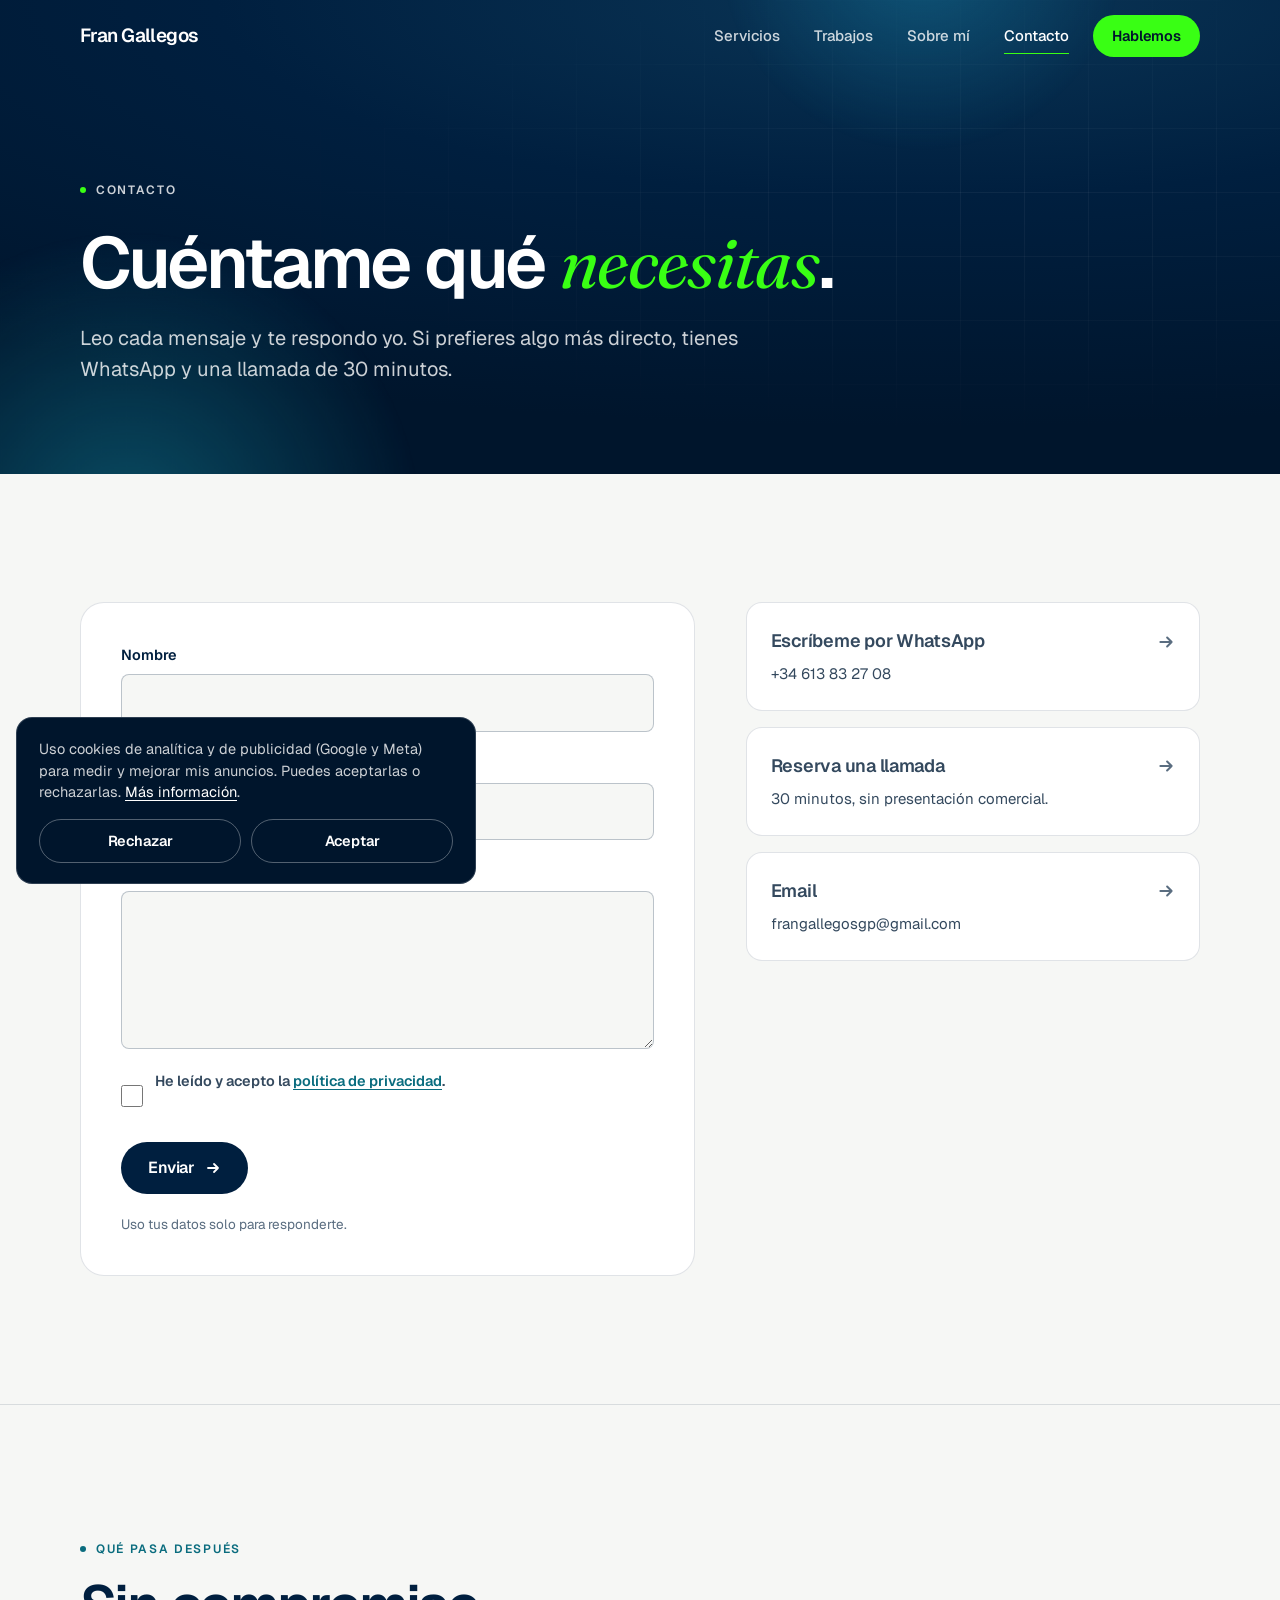
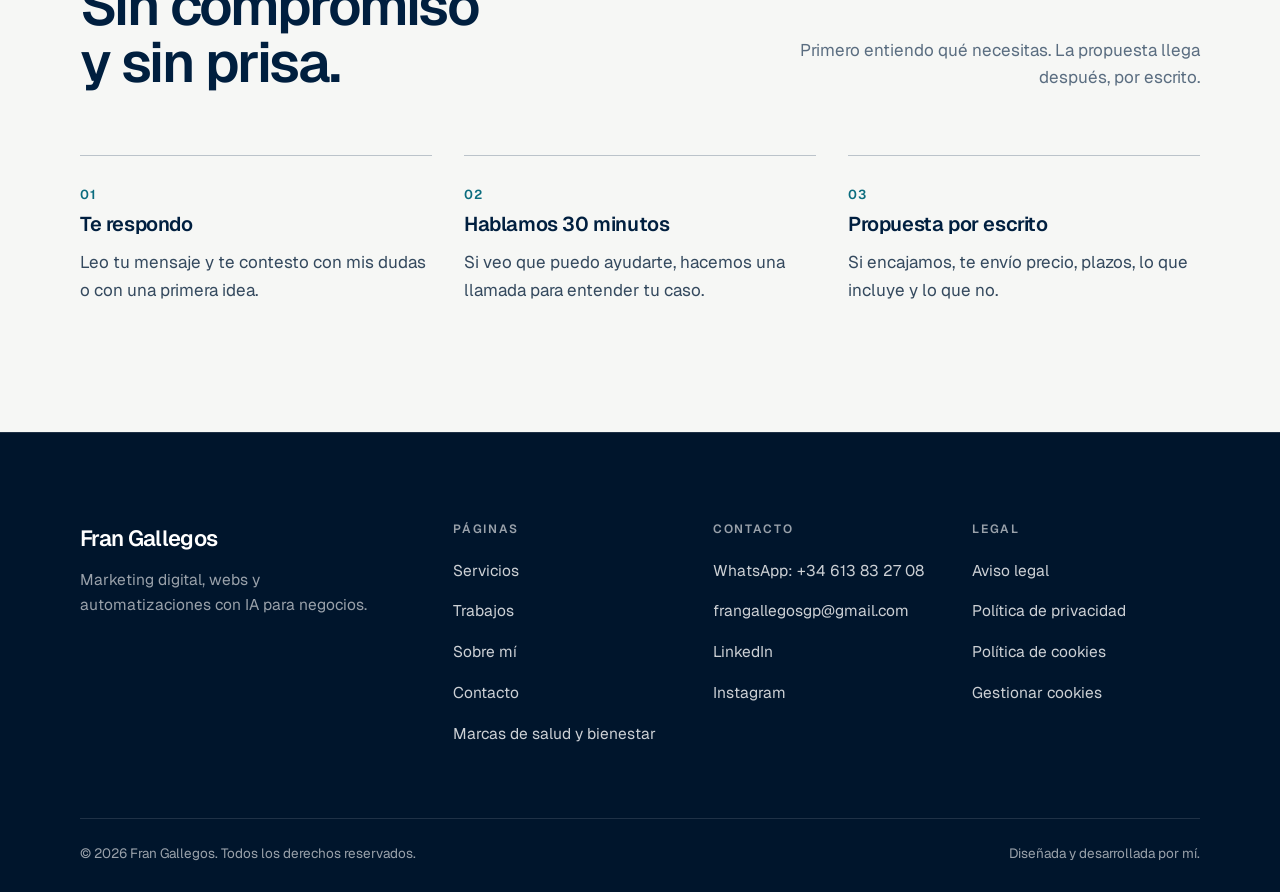
==== commit 93ca185b: "fix: titulos y descripcion dentro de la longitud recomendada Co-Authored-By: Claude Fable 5.2 <norep" ====
--- a/contacto/index.html
+++ b/contacto/index.html
@@ -4,7 +4,7 @@
 <meta charset="utf-8" />
 <meta name="viewport" content="width=device-width, initial-scale=1, viewport-fit=cover" />
 <title>Contacto | Fran Gallegos</title>
-<meta name="description" content="Cuéntame qué necesita tu negocio. Leo cada mensaje y te respondo yo, por email o por WhatsApp." />
+<meta name="description" content="Cuéntame qué necesita tu negocio. Leo cada mensaje y te respondo yo, por email o por WhatsApp. También puedes reservar una llamada de 30 minutos." />
 <link rel="canonical" href="https://frangallegosr.com/contacto/" />
 <meta property="og:title" content="Contacto | Fran Gallegos" />
 <meta property="og:description" content="Cuéntame qué necesita tu negocio. Leo cada mensaje y te respondo yo." />
--- a/site.css
+++ b/site.css
@@ -783,8 +783,8 @@
 /* Imagen apaisada que no admite recorte: se ve entera sobre su propio fondo */
 .work-media--entera { background: #000; }
 .work-media--entera img { object-fit: contain; object-position: center; }
-.work-media--logo { display: grid; place-items: center; padding: 15%; background: var(--card); }
-.work-media--logo img { width: auto; height: auto; max-height: 100%; object-fit: contain; }
+.work-media--logo { aspect-ratio: 16 / 7; display: grid; place-items: center; padding: 7% 16%; background: var(--card); }
+.work-media--logo img { width: auto; height: auto; max-width: 100%; max-height: 100%; object-fit: contain; }
 .work-flag {
   position: absolute;
   left: 14px; top: 14px;
@@ -1010,7 +1010,7 @@
 @media (max-width: 640px) { .faq .answer { padding-right: 0; } }
 
 /* ---------- Pie ---------- */
-.site-footer { background: var(--navy-deep); color: var(--on-navy); padding: clamp(56px, 7vw, 88px) 0 28px; }
+.site-footer { background: var(--navy-deep); color: var(--on-navy); padding: clamp(56px, 7vw, 88px) 0 28px; border-top: 1px solid var(--line-navy); }
 .foot-grid { display: grid; gap: 40px 32px; grid-template-columns: repeat(auto-fit, minmax(min(100%, 180px), 1fr)); }
 .foot-brand { grid-column: 1 / -1; }
 @media (min-width: 900px) {
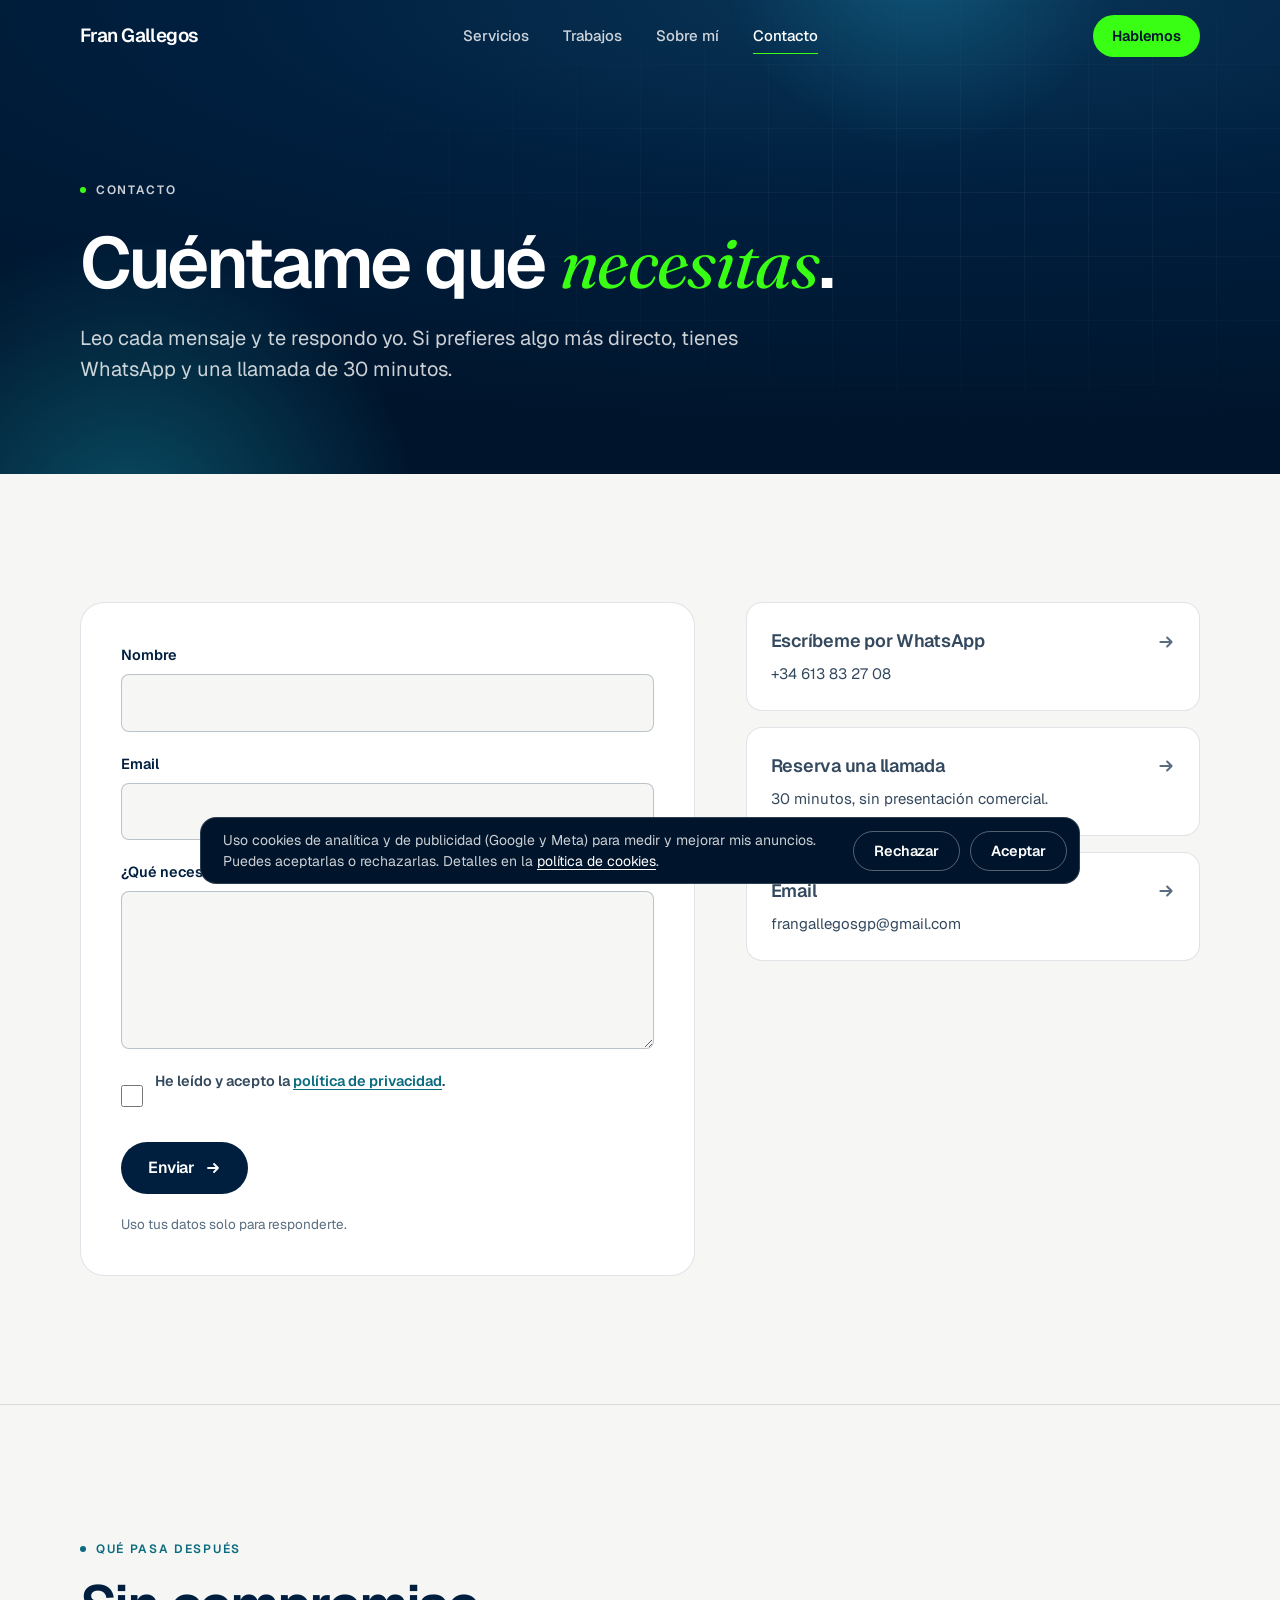
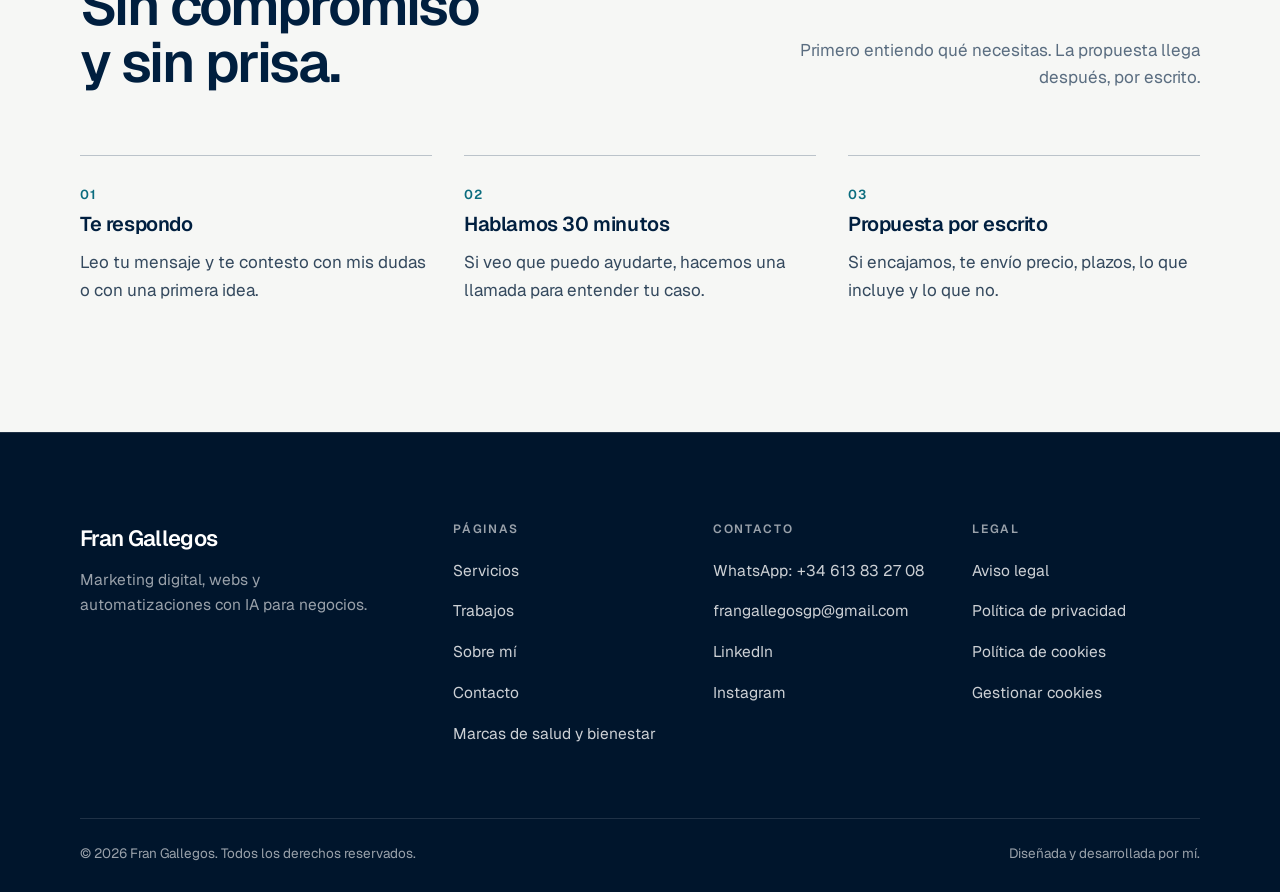
==== commit 63a23675: "feat: la landing pasa a /salud-bienestar/ y se simplifica - Ruta /empieza-aqui/ renombrada a /salud-" ====
--- a/contacto/index.html
+++ b/contacto/index.html
@@ -138,7 +138,7 @@
             <span class="aside-top"><strong>Escríbeme por WhatsApp</strong><svg class="arrow" viewBox="0 0 16 16" fill="none" stroke="currentColor" stroke-width="1.8" stroke-linecap="round" stroke-linejoin="round" aria-hidden="true"><path d="M3 8h10M9 4l4 4-4 4"/></svg></span>
             <span>+34 613 83 27 08</span>
           </a>
-          <a class="aside-card reveal" href="/empieza-aqui/?ir=agenda#agenda" data-cta="contacto_llamada">
+          <a class="aside-card reveal" href="/salud-bienestar/?ir=agenda#agenda" data-cta="contacto_llamada">
             <span class="aside-top"><strong>Reserva una llamada</strong><svg class="arrow" viewBox="0 0 16 16" fill="none" stroke="currentColor" stroke-width="1.8" stroke-linecap="round" stroke-linejoin="round" aria-hidden="true"><path d="M3 8h10M9 4l4 4-4 4"/></svg></span>
             <span>30 minutos, sin presentación comercial.</span>
           </a>
@@ -195,7 +195,7 @@
           <li><a href="/trabajos/">Trabajos</a></li>
           <li><a href="/sobre-mi/">Sobre mí</a></li>
           <li><a href="/contacto/">Contacto</a></li>
-          <li><a href="/empieza-aqui/">Marcas de salud y bienestar</a></li>
+          <li><a href="/salud-bienestar/">Marcas de salud y bienestar</a></li>
         </ul>
       </nav>
       <div class="foot-col">
--- a/site.css
+++ b/site.css
@@ -1,7 +1,7 @@
 /* ==========================================================================
    Web de Fran Gallegos — estilos compartidos (tema claro)
    Contrato: brand/brand.json (apartado "web") y brand/COMPONENT_RULES.md.
-   La landing (/empieza-aqui/) NO usa este archivo: lleva sus estilos dentro.
+   La landing (/salud-bienestar/) NO usa este archivo: lleva sus estilos dentro.
    ========================================================================== */
 
 :root {
@@ -279,6 +279,12 @@
   padding-block: 8px;
 }
 .nav-logo span { color: var(--neon); }
+/* Escritorio: logo a la izquierda, enlaces en el centro exacto, botón a la derecha. */
+@media (min-width: 880px) {
+  .nav { display: grid; grid-template-columns: minmax(0, 1fr) auto minmax(0, 1fr); }
+  .nav-logo { justify-self: start; margin-right: 0; }
+  .nav > .btn { justify-self: end; }
+}
 
 .nav-links { display: flex; align-items: center; gap: 34px; }
 .nav-links a {
@@ -448,6 +454,27 @@
   font-size: 14px;
   color: var(--on-navy-3);
 }
+/* Portátiles con poca altura: la portada se compacta para que el botón principal
+   quede a la vista, por encima del aviso de cookies. El titular pasa de 4 líneas a 3. */
+@media (min-width: 1000px) and (max-height: 820px) {
+  .hero { padding-top: calc(var(--header-h) + 36px); padding-bottom: 56px; }
+  .hero h1 { font-size: clamp(2.75rem, 3.6vw, 3.375rem); margin: 20px 0 22px; }
+  .hero-sub { font-size: 1.125rem; }
+  .hero-actions { margin-top: 28px; }
+  .hero-notes { margin-top: 32px; }
+}
+@media (min-width: 1000px) and (max-height: 700px) {
+  .hero { padding-top: calc(var(--header-h) + 20px); }
+  .hero h1 { font-size: 3rem; margin: 16px 0 18px; }
+  .hero-sub { font-size: 1.0625rem; }
+  .hero-actions { margin-top: 24px; }
+}
+/* Móvil: menos aire arriba para que el botón principal suba dentro de la primera pantalla. */
+@media (max-width: 599px) {
+  .hero { padding-top: calc(var(--header-h) + 28px); }
+  .hero h1 { margin: 20px 0 22px; }
+  .hero-actions { margin-top: 28px; }
+}
 .hero-notes li { display: inline-flex; align-items: center; gap: 9px; }
 .hero-notes li::before {
   content: '';
@@ -802,6 +829,47 @@
 .work-card p { color: var(--ink-2); font-size: 15.5px; margin-bottom: 18px; }
 .work-card .link-arrow { margin-top: auto; align-self: flex-start; font-size: 14.5px; }
 
+/* ---------- Carruseles de trabajos ----------
+   Sin JavaScript o con «reducir movimiento»: fila que se desliza con el dedo.
+   Con JavaScript, site.js duplica las tarjetas y añade .is-auto: la fila avanza
+   sola (uno hacia la izquierda y otro hacia la derecha), se para al pasar el
+   ratón o al tabular dentro y fuera de pantalla. Solo se anima transform. */
+.carrusel { --gap: 24px; --card-w: clamp(268px, 29vw, 372px); position: relative; }
+.carrusel-pista {
+  display: flex;
+  gap: var(--gap);
+  overflow-x: auto;
+  scroll-snap-type: x mandatory;
+  padding-bottom: 12px;
+  scrollbar-width: thin;
+}
+.carrusel-pista > .work-card { flex: 0 0 var(--card-w); scroll-snap-align: start; }
+.carrusel.is-auto {
+  overflow: hidden;
+  -webkit-mask-image: linear-gradient(90deg, transparent, #000 5%, #000 95%, transparent);
+  mask-image: linear-gradient(90deg, transparent, #000 5%, #000 95%, transparent);
+}
+.carrusel.is-auto .carrusel-pista {
+  width: max-content;
+  overflow: visible;
+  scroll-snap-type: none;
+  padding-block: 6px;
+  animation: carrusel-izquierda var(--dur, 48s) linear infinite;
+}
+.carrusel.is-auto[data-carrusel="derecha"] .carrusel-pista { animation-name: carrusel-derecha; }
+.carrusel.is-auto:hover .carrusel-pista,
+.carrusel.is-auto:focus-within .carrusel-pista,
+.carrusel.is-auto.is-paused .carrusel-pista { animation-play-state: paused; }
+@keyframes carrusel-izquierda {
+  from { transform: translateX(0); }
+  to { transform: translateX(calc(-50% - var(--gap) / 2)); }
+}
+@keyframes carrusel-derecha {
+  from { transform: translateX(calc(-50% - var(--gap) / 2)); }
+  to { transform: translateX(0); }
+}
+@media (max-width: 599px) { .carrusel { --gap: 16px; --card-w: 78vw; } }
+
 /* ---------- Banda navy ---------- */
 .band { position: relative; isolation: isolate; overflow: hidden; }
 .band-grid { display: grid; gap: clamp(36px, 5vw, 72px); align-items: center; }
@@ -1043,24 +1111,41 @@
   color: var(--on-navy-3);
 }
 
-/* ---------- Aviso de cookies ---------- */
+/* ---------- Aviso de cookies ----------
+   Barra baja y centrada, para no tapar el botón principal de la portada en la
+   primera visita. En móvil, texto y dos botones; desde 760 px, una sola fila. */
 .cookie {
   position: fixed;
-  left: 16px; right: 16px; bottom: 16px;
+  left: 12px; right: 12px; bottom: 12px;
   z-index: 60;
   max-width: 460px;
-  padding: 20px 22px;
+  margin-inline: auto;
+  padding: 14px 16px;
   background: var(--navy-deep);
   color: var(--on-navy-2);
   border: 1px solid rgba(255, 255, 255, 0.18);
   border-radius: var(--r-md);
-  font-size: 14.5px;
-  line-height: 1.5;
-}
+  font-size: 13.5px;
+  line-height: 1.45;
+}
+.cookie[hidden] { display: none; }
 .cookie p a { color: #fff; text-decoration: underline; text-underline-offset: 3px; }
-.cookie-actions { display: flex; gap: 10px; margin-top: 16px; }
+.cookie-actions { display: flex; gap: 10px; margin-top: 12px; }
 .cookie-actions .btn { flex: 1; min-height: 44px; padding: 0 16px; font-size: 14.5px; border-color: rgba(255, 255, 255, 0.32); color: #fff; }
 .cookie-actions .btn:hover { border-color: #fff; background: rgba(255, 255, 255, 0.08); }
+@media (min-width: 760px) {
+  .cookie {
+    display: flex;
+    align-items: center;
+    gap: 20px;
+    left: 16px; right: 16px; bottom: 16px;
+    max-width: 880px;
+    padding: 12px 12px 12px 22px;
+    font-size: 14px;
+  }
+  .cookie-actions { flex: none; margin-top: 0; }
+  .cookie-actions .btn { flex: none; min-height: 40px; padding: 0 20px; }
+}
 
 /* ---------- Aparición al hacer scroll ---------- */
 @media (prefers-reduced-motion: no-preference) {
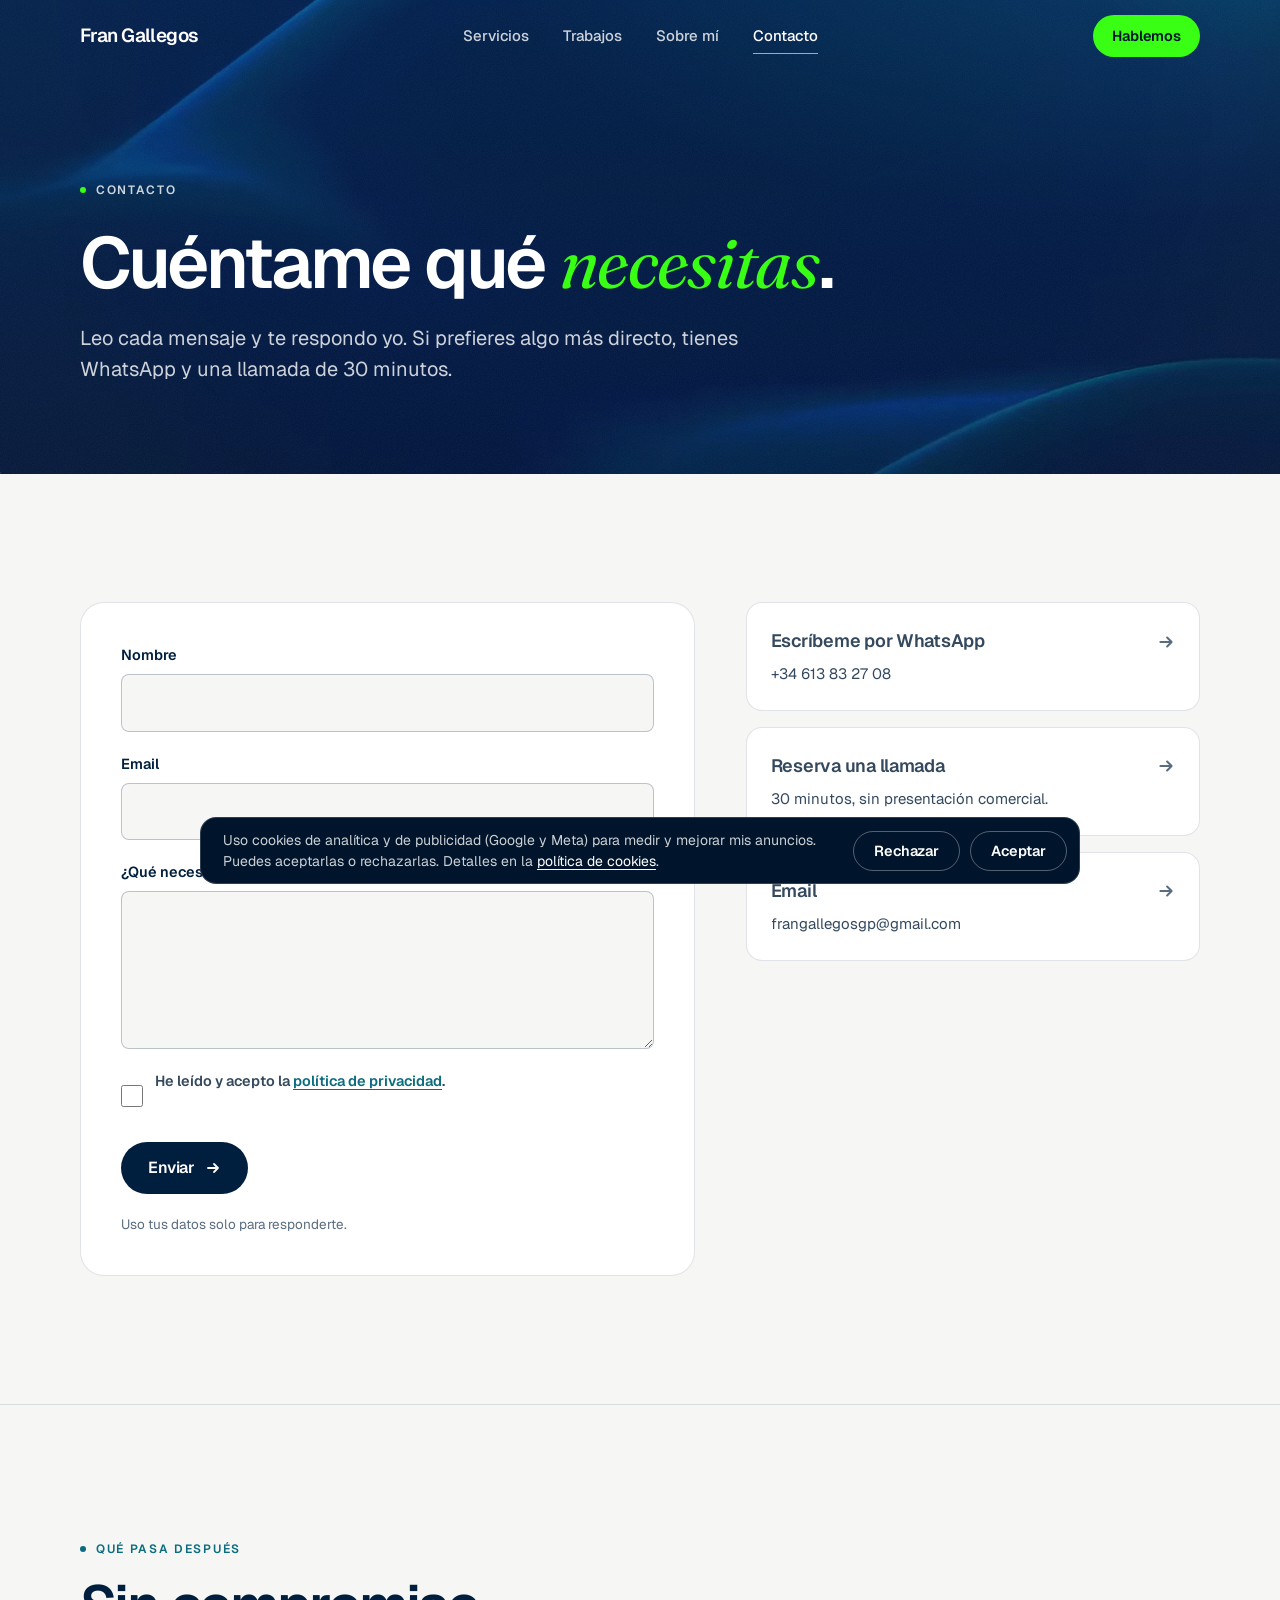
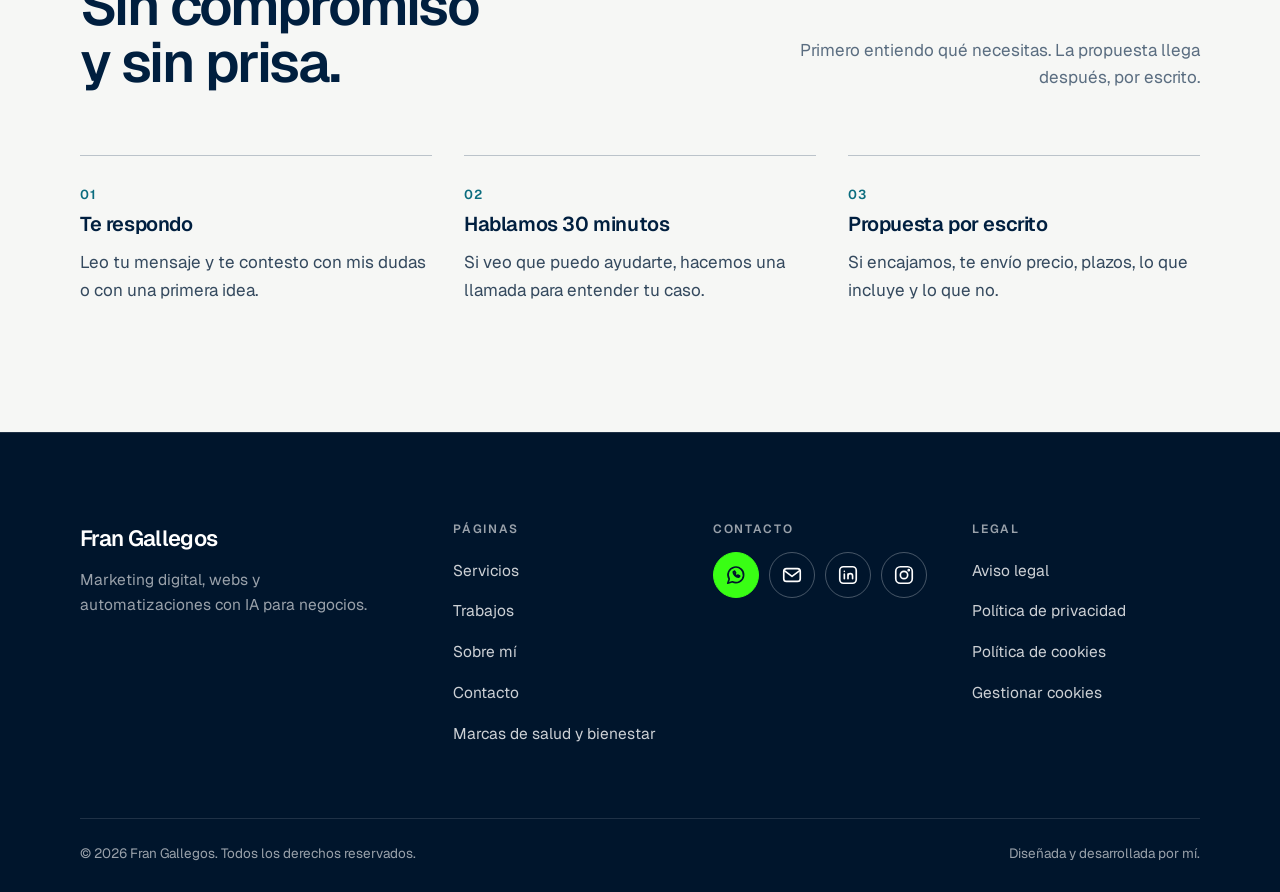
==== commit b271cf31: "feat: carruseles que no se paran con el raton y se pueden arrastrar; contacto del pie en iconos Los " ====
--- a/contacto/index.html
+++ b/contacto/index.html
@@ -200,12 +200,12 @@
       </nav>
       <div class="foot-col">
         <h2>Contacto</h2>
-        <ul>
-          <li><a href="https://wa.me/34613832708?text=Hola%20Fran%2C%20vengo%20de%20tu%20web.%20Quiero%20contarte%20lo%20que%20necesita%20mi%20negocio." target="_blank" rel="noopener noreferrer" data-cta="pie_whatsapp">WhatsApp: +34 613 83 27 08</a></li>
-          <li><a href="mailto:frangallegosgp@gmail.com" data-cta="pie">frangallegosgp@gmail.com</a></li>
-          <li><a href="https://www.linkedin.com/in/frangallegosromero/" target="_blank" rel="noopener noreferrer" data-red="linkedin">LinkedIn</a></li>
-          <li><a href="https://www.instagram.com/frangallegosr/" target="_blank" rel="noopener noreferrer" data-red="instagram">Instagram</a></li>
-        </ul>
+        <div class="foot-iconos">
+          <a class="foot-ico foot-ico--wa" href="https://wa.me/34613832708?text=Hola%20Fran%2C%20vengo%20de%20tu%20web.%20Quiero%20contarte%20lo%20que%20necesita%20mi%20negocio." target="_blank" rel="noopener noreferrer" aria-label="Escríbeme por WhatsApp" title="WhatsApp" data-cta="pie_whatsapp"><svg viewBox="0 0 24 24" fill="none" stroke="currentColor" stroke-width="1.8" stroke-linecap="round" stroke-linejoin="round" aria-hidden="true"><path d="M3 21l1.6-4.7A8.5 8.5 0 1 1 8 19.4L3 21z"/><path d="M9 8.6c.1 2.6 2.7 5.5 5.7 5.9l1.3-1.3-2.1-1.1-.9.9c-1-.4-1.9-1.3-2.3-2.3l.9-.9-1.1-2.1L9 8.6z"/></svg></a>
+          <a class="foot-ico" href="mailto:frangallegosgp@gmail.com" aria-label="Escríbeme un email" title="Email" data-cta="pie"><svg viewBox="0 0 24 24" fill="none" stroke="currentColor" stroke-width="1.8" stroke-linecap="round" stroke-linejoin="round" aria-hidden="true"><rect x="3" y="5" width="18" height="14" rx="3"/><path d="M4 7.5l8 6 8-6"/></svg></a>
+          <a class="foot-ico" href="https://www.linkedin.com/in/frangallegosromero/" target="_blank" rel="noopener noreferrer" aria-label="LinkedIn" title="LinkedIn" data-red="linkedin"><svg viewBox="0 0 24 24" fill="none" stroke="currentColor" stroke-width="1.8" stroke-linecap="round" stroke-linejoin="round" aria-hidden="true"><rect x="3" y="3" width="18" height="18" rx="4"/><path d="M8 11v5M8 8v.01M12 16v-5M12 13a2.5 2.5 0 0 1 5 0v3"/></svg></a>
+          <a class="foot-ico" href="https://www.instagram.com/frangallegosr/" target="_blank" rel="noopener noreferrer" aria-label="Instagram" title="Instagram" data-red="instagram"><svg viewBox="0 0 24 24" fill="none" stroke="currentColor" stroke-width="1.8" stroke-linecap="round" stroke-linejoin="round" aria-hidden="true"><rect x="3" y="3" width="18" height="18" rx="5"/><circle cx="12" cy="12" r="4"/><circle cx="17.2" cy="6.8" r=".6" fill="currentColor"/></svg></a>
+        </div>
       </div>
       <nav class="foot-col" aria-label="Legal">
         <h2>Legal</h2>
--- a/site.css
+++ b/site.css
@@ -375,43 +375,60 @@
   overflow: hidden;
   padding: calc(var(--header-h) + clamp(40px, 6vw, 84px)) 0 clamp(64px, 7vw, 104px);
 }
+/* Fondo de portadas y bandas navy (17-11-2026): navy liso, una sola luz suave y
+   grano fino de papel. Sin cuadrícula ni manchas de color: eran el recurso típico
+   de las webs hechas con IA. El grano es un SVG en línea (la CSP permite data:). */
 .hero-bg, .band-bg {
   position: absolute;
   inset: 0;
   z-index: -1;
   overflow: hidden;
-  background: radial-gradient(120% 90% at 72% 0%, #0A3556 0%, var(--navy) 46%, var(--navy-deep) 100%);
-}
-.aurora {
-  position: absolute;
-  border-radius: 50%;
-  will-change: transform;
-}
-.aurora--teal {
-  width: 64vmax; height: 64vmax;
-  left: -22vmax; bottom: -36vmax;
-  background: radial-gradient(closest-side, rgba(23, 162, 184, 0.40), rgba(23, 162, 184, 0) 72%);
-}
-.aurora--neon {
-  width: 46vmax; height: 46vmax;
-  right: -14vmax; bottom: -26vmax;
-  background: radial-gradient(closest-side, rgba(57, 255, 20, 0.17), rgba(57, 255, 20, 0) 72%);
-}
-.aurora--sky {
-  width: 44vmax; height: 44vmax;
-  right: 6vmax; top: -26vmax;
-  background: radial-gradient(closest-side, rgba(26, 160, 200, 0.30), rgba(26, 160, 200, 0) 72%);
-}
-.hero-grid {
+  background:
+    radial-gradient(70% 80% at 88% -10%, rgba(23, 162, 184, 0.16), rgba(23, 162, 184, 0) 70%),
+    linear-gradient(180deg, var(--navy) 0%, var(--navy-deep) 100%);
+}
+.band-bg {
+  background:
+    radial-gradient(60% 90% at 8% 110%, rgba(23, 162, 184, 0.13), rgba(23, 162, 184, 0) 70%),
+    linear-gradient(180deg, var(--navy-deep) 0%, var(--navy) 100%);
+}
+.hero-bg::after, .band-bg::after {
+  content: '';
   position: absolute;
   inset: 0;
-  background-image:
-    linear-gradient(rgba(255, 255, 255, 0.05) 1px, transparent 1px),
-    linear-gradient(90deg, rgba(255, 255, 255, 0.05) 1px, transparent 1px);
-  background-size: 64px 64px;
-  -webkit-mask-image: radial-gradient(80% 70% at 78% 42%, #000 0%, transparent 72%);
-  mask-image: radial-gradient(80% 70% at 78% 42%, #000 0%, transparent 72%);
-}
+  opacity: 0.09;
+  background-image: url("data:image/svg+xml,%3Csvg xmlns='http://www.w3.org/2000/svg' width='180' height='180'%3E%3Cfilter id='g'%3E%3CfeTurbulence type='fractalNoise' baseFrequency='0.85' numOctaves='3' stitchTiles='stitch'/%3E%3CfeColorMatrix values='0 0 0 0 1 0 0 0 0 1 0 0 0 0 1 0 0 0 0.6 0'/%3E%3C/filter%3E%3Crect width='100%25' height='100%25' filter='url(%23g)'/%3E%3C/svg%3E");
+  background-size: 180px 180px;
+  pointer-events: none;
+}
+/* Ola de luz azul en las portadas (fondo animado de MotionSites, elegido por Fran
+   el 17-11-2026). El vídeo es casi negro: con «screen» el negro desaparece sobre el
+   navy y solo quedan las ondas. En móvil, con «reducir movimiento» o con ahorro de
+   datos se ve la imagen fija; el vídeo lo añade site.js solo en pantallas grandes. */
+.hero-bg::before,
+.hero-video {
+  position: absolute;
+  inset: 0;
+  width: 100%;
+  height: 100%;
+  mix-blend-mode: screen;
+  opacity: 0.7;
+  pointer-events: none;
+}
+.hero-bg::before {
+  content: '';
+  background: url('/assets/fondo-ola.jpg') center bottom / cover no-repeat;
+  transition: opacity var(--t-slow) var(--ease);
+}
+/* En móvil la portada es alta y la cresta de la ola cruzaría el titular: más tenue
+   y anclada abajo, detrás del botón y las notas. */
+@media (max-width: 767px) {
+  .hero-bg::before { opacity: 0.5; background-size: 220% auto; background-position: 30% 100%; }
+}
+.hero-video { object-fit: cover; object-position: center bottom; }
+.hero-bg.con-video::before { opacity: 0; }
+/* Las capas antiguas siguen en el HTML pero ya no se pintan. */
+.aurora, .hero-grid { display: none; }
 
 .hero-inner {
   display: grid;
@@ -616,10 +633,6 @@
 /* Animación: solo si el visitante no ha pedido menos movimiento.
    Sin animación, el flujo queda completo y quieto (estado final). */
 @media (prefers-reduced-motion: no-preference) {
-  .aurora--teal { animation: drift-a 24s ease-in-out infinite alternate; }
-  .aurora--neon { animation: drift-b 28s ease-in-out infinite alternate; }
-  .aurora--sky  { animation: drift-c 32s ease-in-out infinite alternate; }
-
   .flow-pulse { animation: flow-pulse var(--cycle) var(--ease) infinite; }
   .flow-step--1 { animation: flow-on-1 var(--cycle) linear infinite; }
   .flow-step--2 { animation: flow-on-2 var(--cycle) linear infinite; }
@@ -634,7 +647,6 @@
   .flow-chip--pop { animation: flow-pop-2 var(--cycle) linear infinite; }
   .flow-chip--ok { animation: flow-pop-4 var(--cycle) linear infinite; }
 
-  .is-paused .aurora,
   .is-paused .flow-pulse,
   .is-paused [class*='flow-'] { animation-play-state: paused; }
 
@@ -652,9 +664,6 @@
 @keyframes rise-solid { from { transform: translateY(14px); } to { transform: none; } }
 @keyframes blink { 0%, 100% { opacity: 1; } 50% { opacity: 0.3; } }
 @keyframes bounce { 0%, 100% { transform: translateY(0); } 50% { transform: translateY(-3px); } }
-@keyframes drift-a { from { transform: translate3d(0, 0, 0) scale(1); } to { transform: translate3d(9vmax, -7vmax, 0) scale(1.12); } }
-@keyframes drift-b { from { transform: translate3d(0, 0, 0) scale(1); } to { transform: translate3d(-8vmax, -9vmax, 0) scale(1.18); } }
-@keyframes drift-c { from { transform: translate3d(0, 0, 0) scale(1); } to { transform: translate3d(-7vmax, 6vmax, 0) scale(0.9); } }
 
 @keyframes flow-pulse {
   0%   { opacity: 0; transform: translateY(0) scale(0.6); }
@@ -823,6 +832,29 @@
   font-weight: 600;
   letter-spacing: 0.02em;
 }
+/* Cinta de obra (como en la landing): la web del cliente aún no está abierta al público.
+   Es decorativa: el texto «Todavía no está abierta al público» ya va en la tarjeta. */
+.obra-cinta {
+  position: absolute;
+  left: -12%;
+  top: 46%;
+  width: 124%;
+  padding: 7px 0;
+  transform: rotate(-7deg);
+  background: repeating-linear-gradient(45deg, #F5C400 0 14px, #141414 14px 28px);
+  text-align: center;
+  pointer-events: none;
+}
+.obra-cinta span {
+  display: inline-block;
+  padding: 3px 14px;
+  background: #F5C400;
+  color: #141414;
+  font-size: 12px;
+  font-weight: 700;
+  letter-spacing: 0.12em;
+  text-transform: uppercase;
+}
 .work-body { display: flex; flex-direction: column; flex: 1; padding: 22px 24px 24px; }
 .work-kicker { font-size: 12px; font-weight: 600; letter-spacing: 0.14em; text-transform: uppercase; color: var(--teal-deep); }
 .work-card h3 { font-size: 1.375rem; letter-spacing: -0.025em; margin: 10px 0 8px; }
@@ -831,9 +863,9 @@
 
 /* ---------- Carruseles de trabajos ----------
    Sin JavaScript o con «reducir movimiento»: fila que se desliza con el dedo.
-   Con JavaScript, site.js duplica las tarjetas y añade .is-auto: la fila avanza
-   sola (uno hacia la izquierda y otro hacia la derecha), se para al pasar el
-   ratón o al tabular dentro y fuera de pantalla. Solo se anima transform. */
+   Con JavaScript, site.js duplica las tarjetas y añade .is-auto: la fila avanza sola
+   (una hacia la izquierda y otra hacia la derecha) y se puede mover a mano. No se
+   para al pasar el ratón. El scroll lo hace JavaScript sobre un contenedor normal. */
 .carrusel { --gap: 24px; --card-w: clamp(268px, 29vw, 372px); position: relative; }
 .carrusel-pista {
   display: flex;
@@ -845,28 +877,20 @@
 }
 .carrusel-pista > .work-card { flex: 0 0 var(--card-w); scroll-snap-align: start; }
 .carrusel.is-auto {
-  overflow: hidden;
+  overflow-x: auto;
+  overflow-y: hidden;
+  scrollbar-width: none;
+  cursor: grab;
   -webkit-mask-image: linear-gradient(90deg, transparent, #000 5%, #000 95%, transparent);
   mask-image: linear-gradient(90deg, transparent, #000 5%, #000 95%, transparent);
 }
+.carrusel.is-auto::-webkit-scrollbar { display: none; }
+.carrusel.is-auto.arrastrando { cursor: grabbing; user-select: none; }
 .carrusel.is-auto .carrusel-pista {
   width: max-content;
   overflow: visible;
   scroll-snap-type: none;
   padding-block: 6px;
-  animation: carrusel-izquierda var(--dur, 48s) linear infinite;
-}
-.carrusel.is-auto[data-carrusel="derecha"] .carrusel-pista { animation-name: carrusel-derecha; }
-.carrusel.is-auto:hover .carrusel-pista,
-.carrusel.is-auto:focus-within .carrusel-pista,
-.carrusel.is-auto.is-paused .carrusel-pista { animation-play-state: paused; }
-@keyframes carrusel-izquierda {
-  from { transform: translateX(0); }
-  to { transform: translateX(calc(-50% - var(--gap) / 2)); }
-}
-@keyframes carrusel-derecha {
-  from { transform: translateX(calc(-50% - var(--gap) / 2)); }
-  to { transform: translateX(0); }
 }
 @media (max-width: 599px) { .carrusel { --gap: 16px; --card-w: 78vw; } }
 
@@ -1099,6 +1123,22 @@
   transition: color var(--t-fast) var(--ease);
 }
 .foot-col a:hover, .foot-col button:hover { color: #fff; }
+.foot-iconos { display: flex; flex-wrap: wrap; gap: 10px; }
+.foot-col a.foot-ico {
+  display: inline-grid;
+  place-items: center;
+  width: 46px; height: 46px;
+  padding: 0;
+  border: 1px solid rgba(255, 255, 255, 0.28);
+  border-radius: 50%;
+  color: #fff;
+  transition: background var(--t-fast) var(--ease), border-color var(--t-fast) var(--ease), color var(--t-fast) var(--ease), transform var(--t-fast) var(--ease);
+}
+.foot-ico svg { width: 22px; height: 22px; }
+.foot-col a.foot-ico:hover { border-color: #fff; background: rgba(255, 255, 255, 0.1); transform: translateY(-2px); }
+/* WhatsApp es el botón principal del pie: verde neón sobre navy. */
+.foot-col a.foot-ico--wa { background: var(--neon); border-color: var(--neon); color: var(--navy-deep); }
+.foot-col a.foot-ico--wa:hover { background: var(--neon-deep); border-color: var(--neon-deep); color: var(--navy-deep); }
 .foot-bottom {
   margin-top: clamp(40px, 5vw, 64px);
   padding-top: 24px;
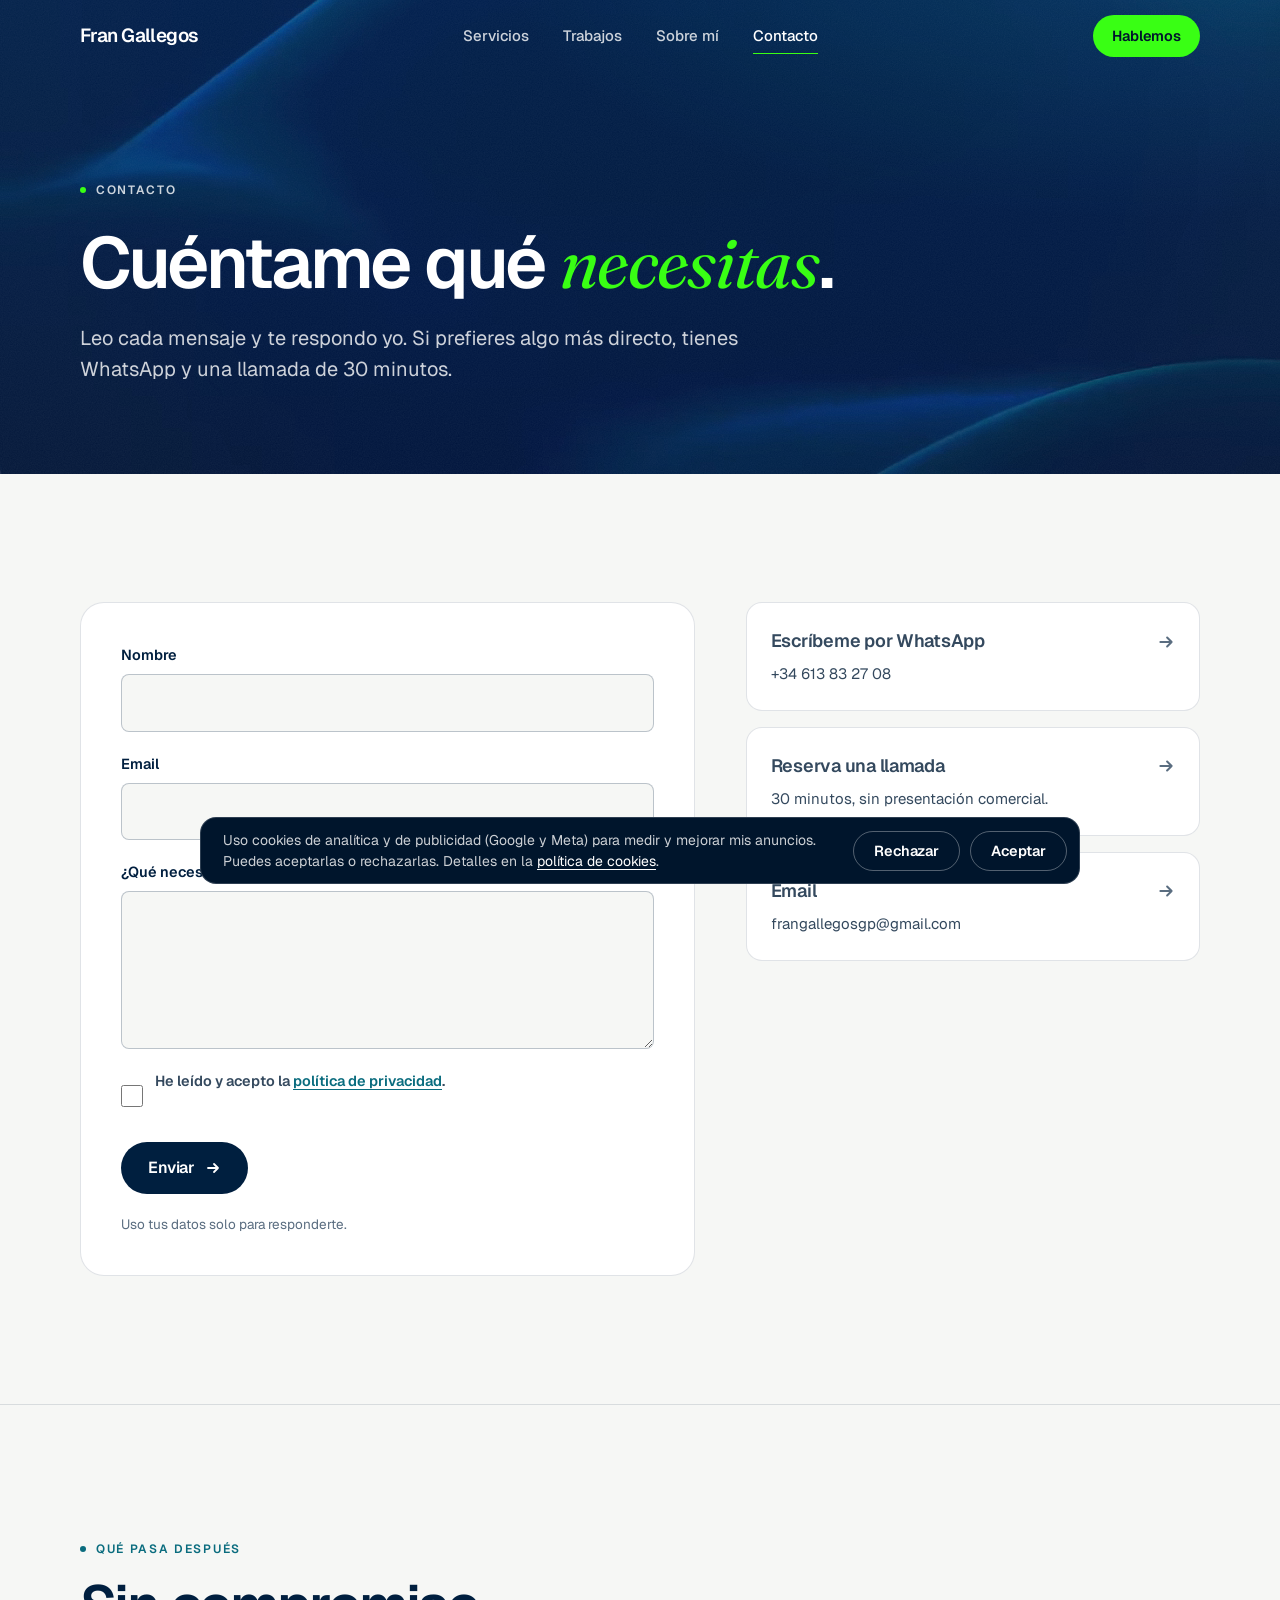
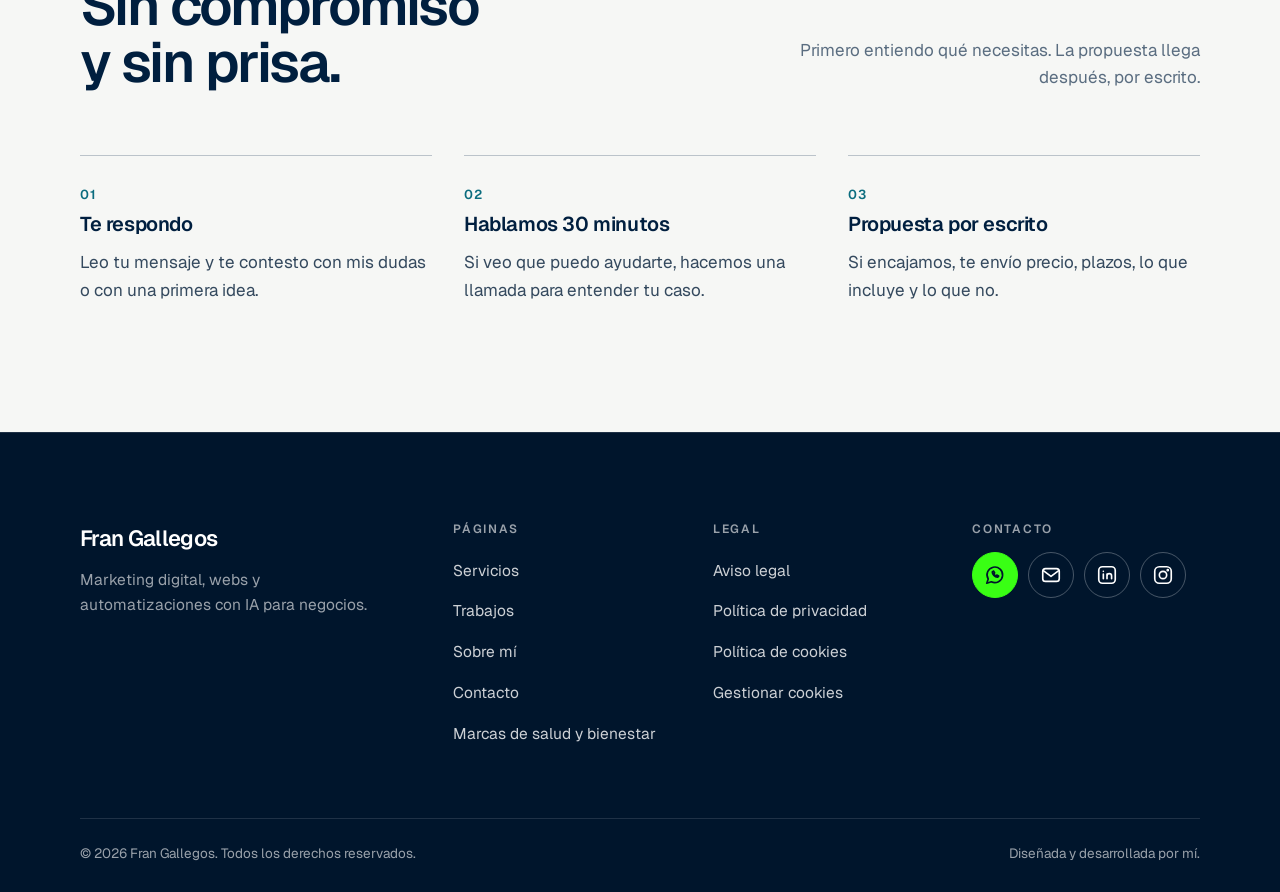
==== commit ac34c240: "style: orden del pie: Paginas, Legal, Contacto Co-Authored-By: Claude Sonnet 5.5 <noreply@anthropic." ====
--- a/contacto/index.html
+++ b/contacto/index.html
@@ -198,15 +198,6 @@
           <li><a href="/salud-bienestar/">Marcas de salud y bienestar</a></li>
         </ul>
       </nav>
-      <div class="foot-col">
-        <h2>Contacto</h2>
-        <div class="foot-iconos">
-          <a class="foot-ico foot-ico--wa" href="https://wa.me/34613832708?text=Hola%20Fran%2C%20vengo%20de%20tu%20web.%20Quiero%20contarte%20lo%20que%20necesita%20mi%20negocio." target="_blank" rel="noopener noreferrer" aria-label="Escríbeme por WhatsApp" title="WhatsApp" data-cta="pie_whatsapp"><svg viewBox="0 0 24 24" fill="none" stroke="currentColor" stroke-width="1.8" stroke-linecap="round" stroke-linejoin="round" aria-hidden="true"><path d="M3 21l1.6-4.7A8.5 8.5 0 1 1 8 19.4L3 21z"/><path d="M9 8.6c.1 2.6 2.7 5.5 5.7 5.9l1.3-1.3-2.1-1.1-.9.9c-1-.4-1.9-1.3-2.3-2.3l.9-.9-1.1-2.1L9 8.6z"/></svg></a>
-          <a class="foot-ico" href="mailto:frangallegosgp@gmail.com" aria-label="Escríbeme un email" title="Email" data-cta="pie"><svg viewBox="0 0 24 24" fill="none" stroke="currentColor" stroke-width="1.8" stroke-linecap="round" stroke-linejoin="round" aria-hidden="true"><rect x="3" y="5" width="18" height="14" rx="3"/><path d="M4 7.5l8 6 8-6"/></svg></a>
-          <a class="foot-ico" href="https://www.linkedin.com/in/frangallegosromero/" target="_blank" rel="noopener noreferrer" aria-label="LinkedIn" title="LinkedIn" data-red="linkedin"><svg viewBox="0 0 24 24" fill="none" stroke="currentColor" stroke-width="1.8" stroke-linecap="round" stroke-linejoin="round" aria-hidden="true"><rect x="3" y="3" width="18" height="18" rx="4"/><path d="M8 11v5M8 8v.01M12 16v-5M12 13a2.5 2.5 0 0 1 5 0v3"/></svg></a>
-          <a class="foot-ico" href="https://www.instagram.com/frangallegosr/" target="_blank" rel="noopener noreferrer" aria-label="Instagram" title="Instagram" data-red="instagram"><svg viewBox="0 0 24 24" fill="none" stroke="currentColor" stroke-width="1.8" stroke-linecap="round" stroke-linejoin="round" aria-hidden="true"><rect x="3" y="3" width="18" height="18" rx="5"/><circle cx="12" cy="12" r="4"/><circle cx="17.2" cy="6.8" r=".6" fill="currentColor"/></svg></a>
-        </div>
-      </div>
       <nav class="foot-col" aria-label="Legal">
         <h2>Legal</h2>
         <ul>
@@ -216,6 +207,15 @@
           <li><button type="button" data-cookie-reopen>Gestionar cookies</button></li>
         </ul>
       </nav>
+      <div class="foot-col">
+        <h2>Contacto</h2>
+        <div class="foot-iconos">
+          <a class="foot-ico foot-ico--wa" href="https://wa.me/34613832708?text=Hola%20Fran%2C%20vengo%20de%20tu%20web.%20Quiero%20contarte%20lo%20que%20necesita%20mi%20negocio." target="_blank" rel="noopener noreferrer" aria-label="Escríbeme por WhatsApp" title="WhatsApp" data-cta="pie_whatsapp"><svg viewBox="0 0 24 24" fill="none" stroke="currentColor" stroke-width="1.8" stroke-linecap="round" stroke-linejoin="round" aria-hidden="true"><path d="M3 21l1.6-4.7A8.5 8.5 0 1 1 8 19.4L3 21z"/><path d="M9 8.6c.1 2.6 2.7 5.5 5.7 5.9l1.3-1.3-2.1-1.1-.9.9c-1-.4-1.9-1.3-2.3-2.3l.9-.9-1.1-2.1L9 8.6z"/></svg></a>
+          <a class="foot-ico" href="mailto:frangallegosgp@gmail.com" aria-label="Escríbeme un email" title="Email" data-cta="pie"><svg viewBox="0 0 24 24" fill="none" stroke="currentColor" stroke-width="1.8" stroke-linecap="round" stroke-linejoin="round" aria-hidden="true"><rect x="3" y="5" width="18" height="14" rx="3"/><path d="M4 7.5l8 6 8-6"/></svg></a>
+          <a class="foot-ico" href="https://www.linkedin.com/in/frangallegosromero/" target="_blank" rel="noopener noreferrer" aria-label="LinkedIn" title="LinkedIn" data-red="linkedin"><svg viewBox="0 0 24 24" fill="none" stroke="currentColor" stroke-width="1.8" stroke-linecap="round" stroke-linejoin="round" aria-hidden="true"><rect x="3" y="3" width="18" height="18" rx="4"/><path d="M8 11v5M8 8v.01M12 16v-5M12 13a2.5 2.5 0 0 1 5 0v3"/></svg></a>
+          <a class="foot-ico" href="https://www.instagram.com/frangallegosr/" target="_blank" rel="noopener noreferrer" aria-label="Instagram" title="Instagram" data-red="instagram"><svg viewBox="0 0 24 24" fill="none" stroke="currentColor" stroke-width="1.8" stroke-linecap="round" stroke-linejoin="round" aria-hidden="true"><rect x="3" y="3" width="18" height="18" rx="5"/><circle cx="12" cy="12" r="4"/><circle cx="17.2" cy="6.8" r=".6" fill="currentColor"/></svg></a>
+        </div>
+      </div>
     </div>
     <div class="foot-bottom">
       <span>© 2026 Fran Gallegos. Todos los derechos reservados.</span>
